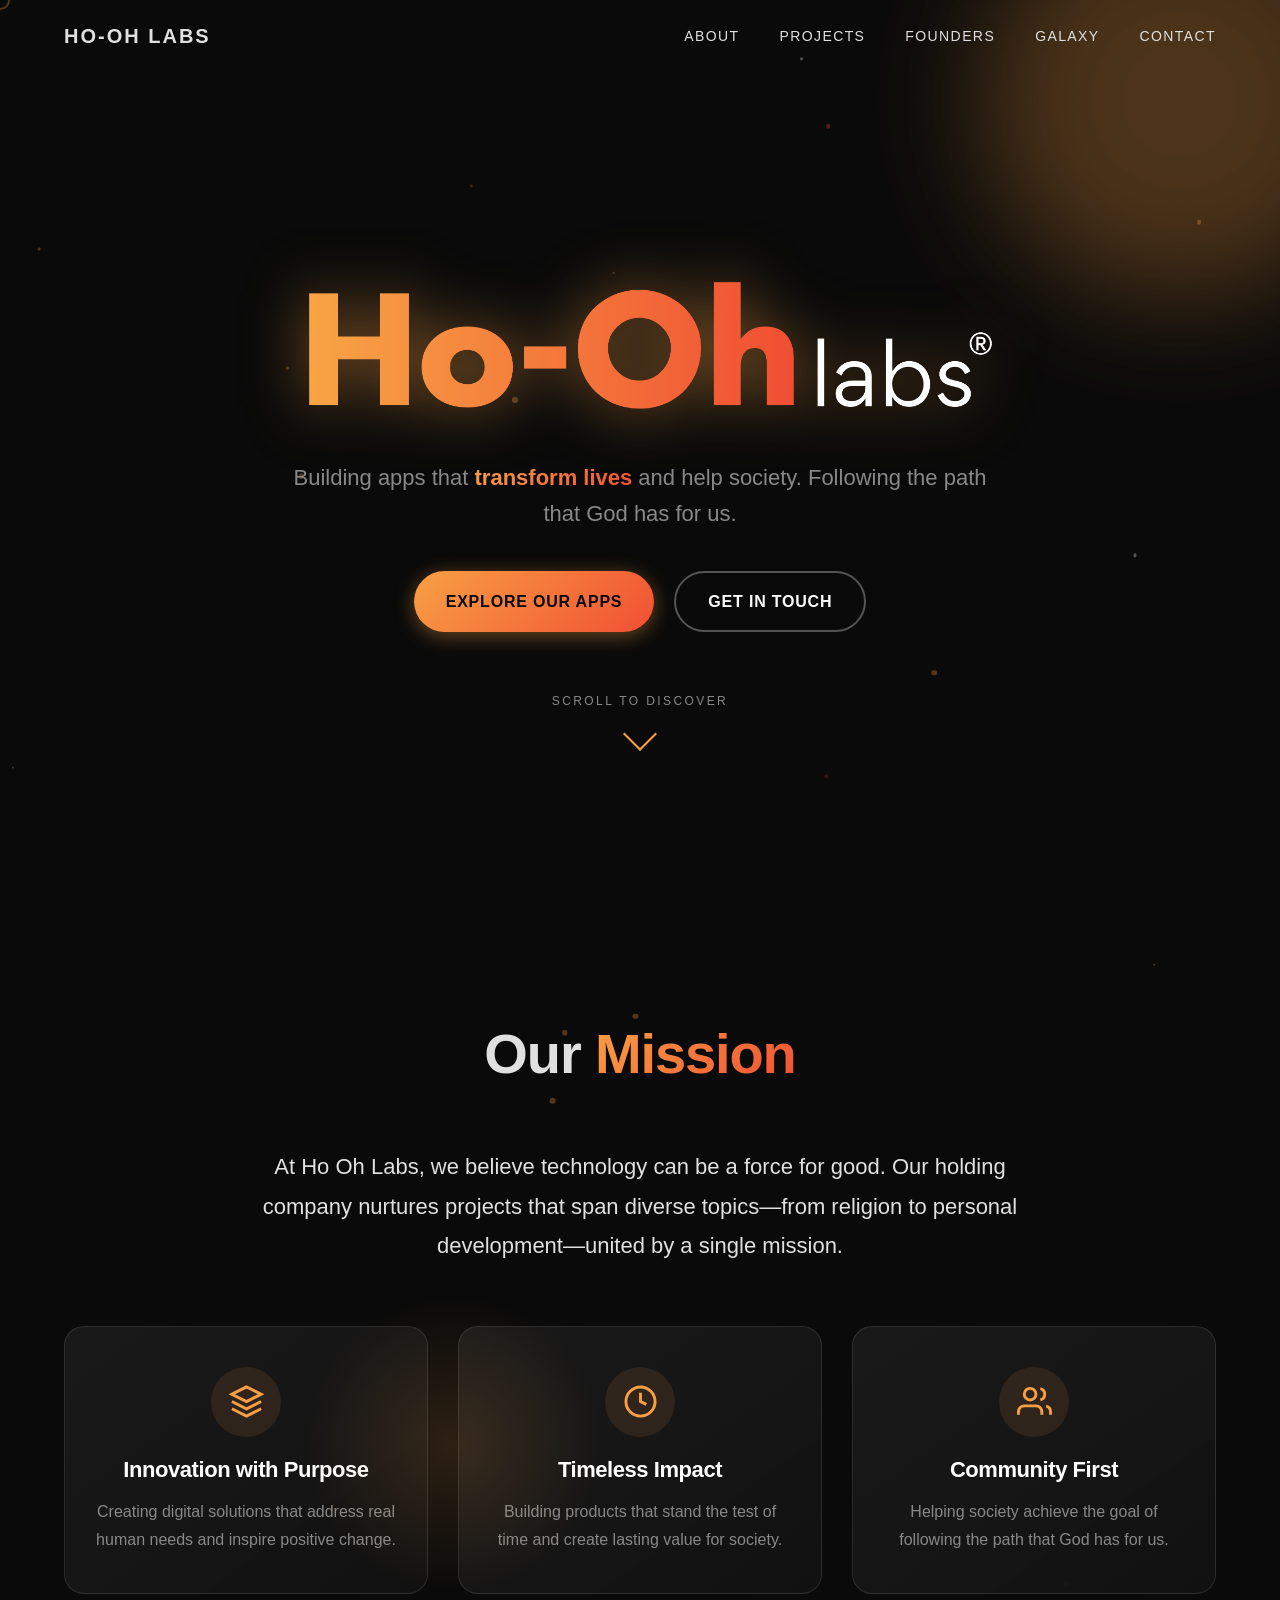
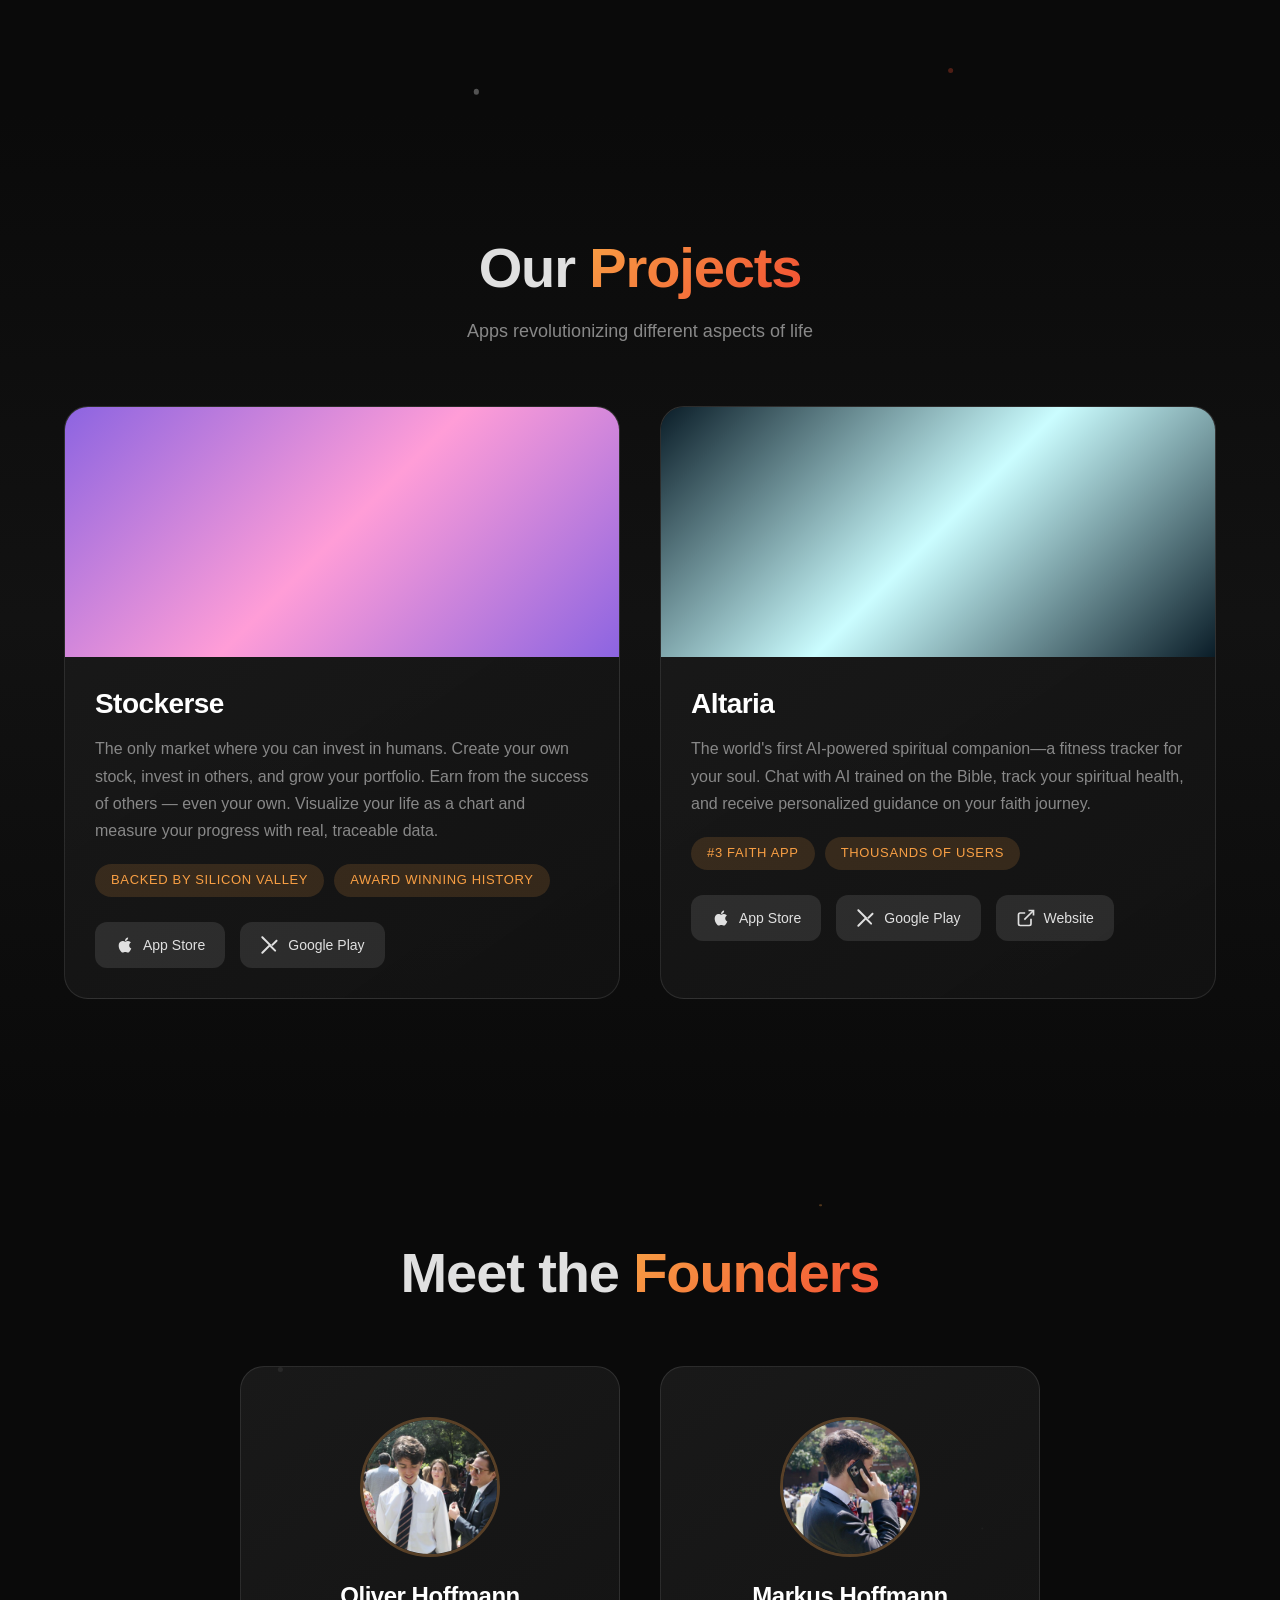
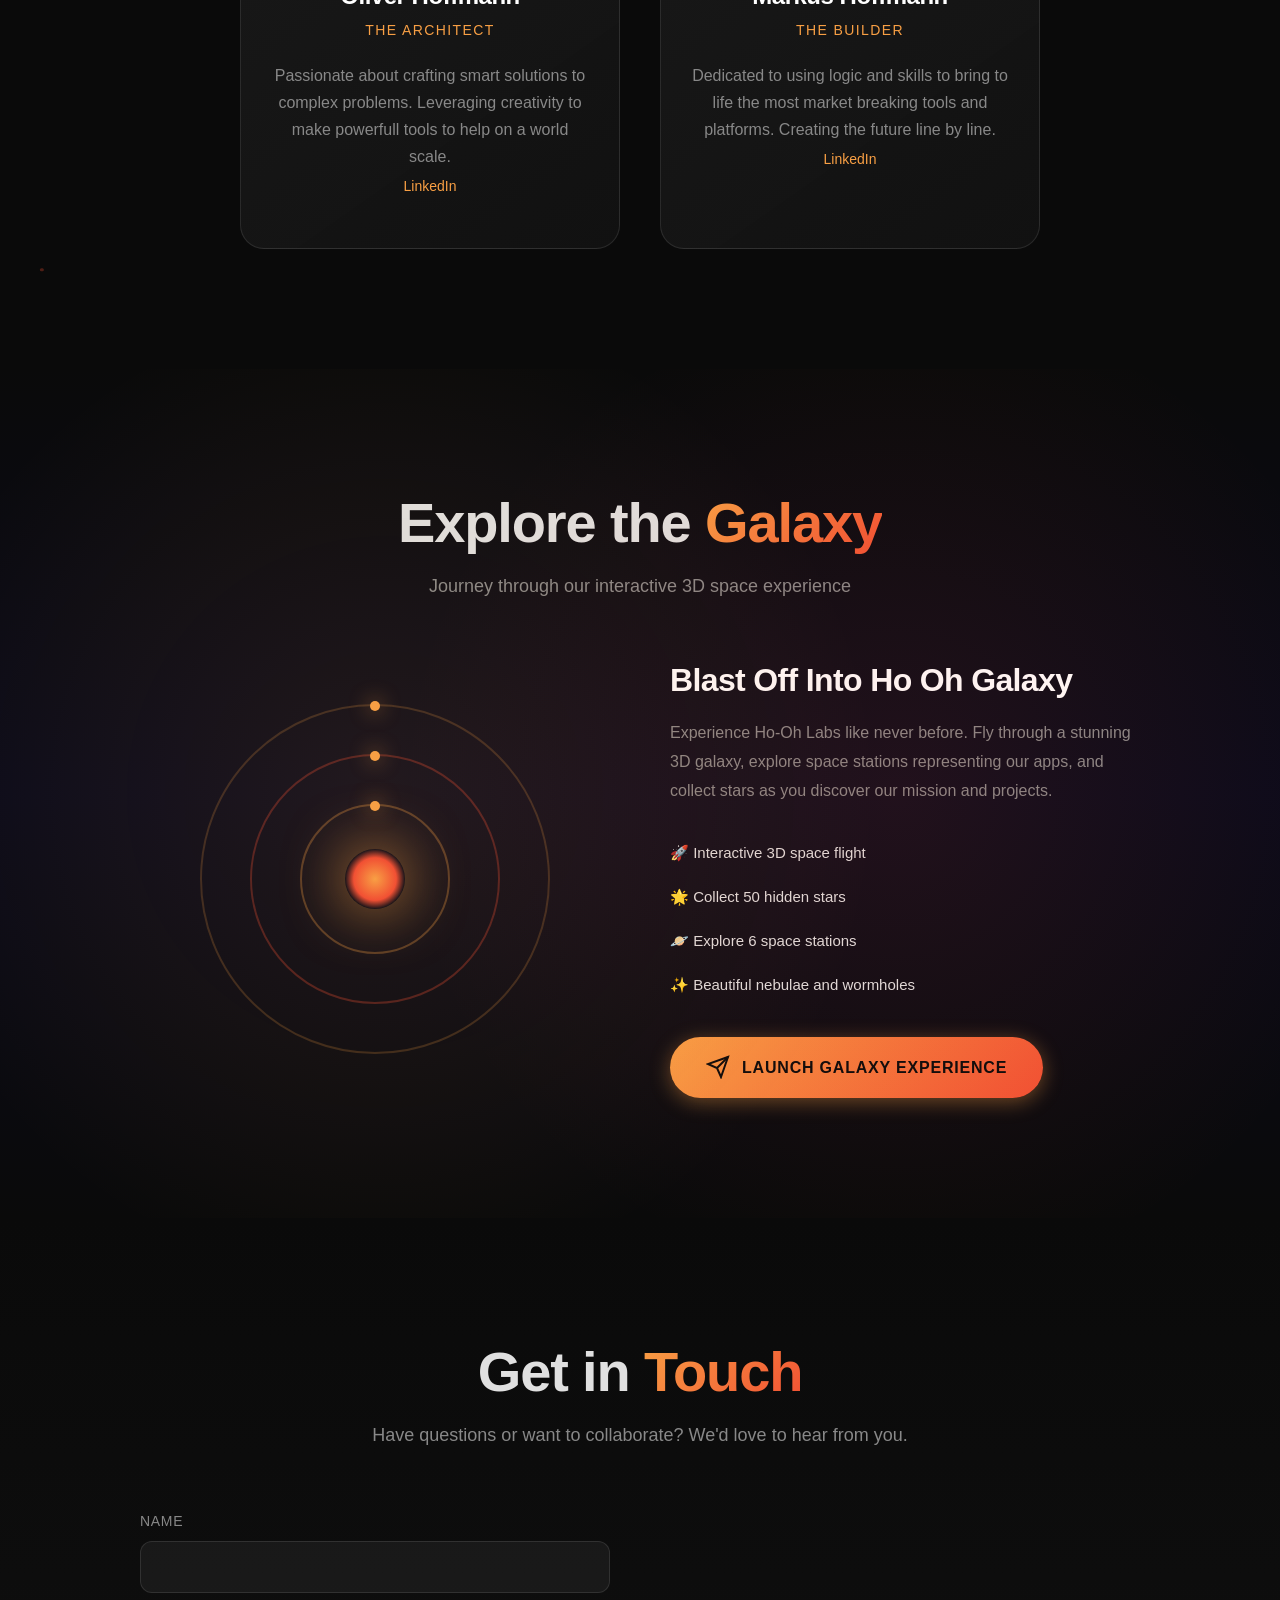
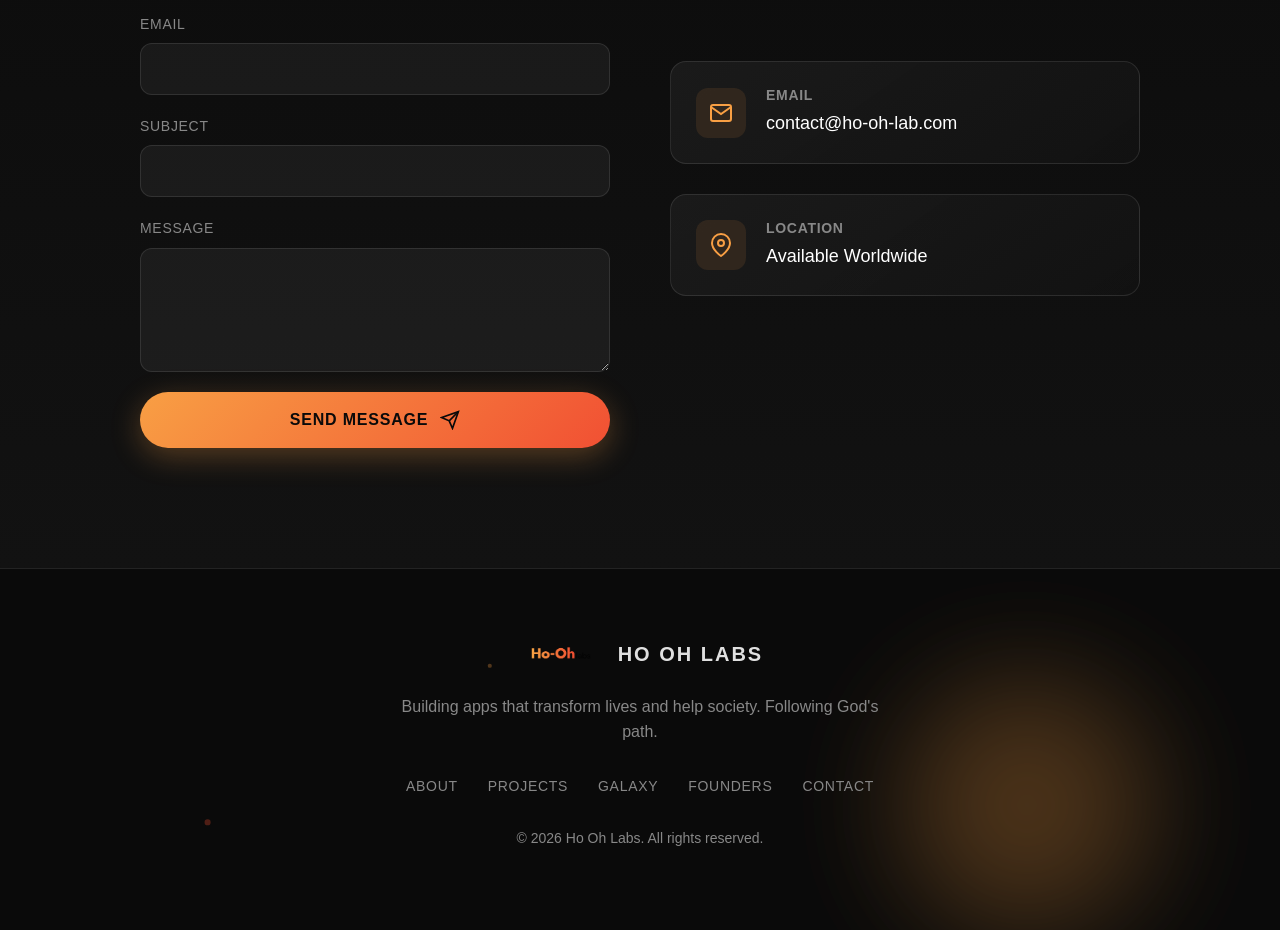
==== indexWeb.html @ 8c0e0391 "Add files via upload" ====
<!DOCTYPE html>
<html lang="en">
<head>
    <meta charset="UTF-8">
    <meta name="viewport" content="width=device-width, initial-scale=1.0">
    <title>Ho-Oh Labs - Building Apps That Transform Lives</title>
    <link rel="stylesheet" href="stylesWeb.css">
    <link rel="preconnect" href="https://fonts.googleapis.com">
    <link rel="preconnect" href="https://fonts.gstatic.com" crossorigin>
</head>
<body>
    <!-- Particle Background -->
    <div id="particles-container"></div>

    <!-- Floating Orbs -->
    <div class="floating-orb orb-1"></div>
    <div class="floating-orb orb-2"></div>
    <div class="floating-orb orb-3"></div>

    <!-- Scroll Progress Bar (auto-added by JS) -->

    <!-- Navigation -->
    <nav class="navbar">
        <div class="nav-container">
            <a href="#" class="logo">
                <span class="logo-text">HO-OH LABS</span>
            </a>
            <ul class="nav-links">
                <li><a href="#about">About</a></li>
                <li><a href="#projects">Projects</a></li>
                <li><a href="#founders">Founders</a></li>
                <li><a href="#galaxy">Galaxy</a></li>
                <li><a href="#contact">Contact</a></li>
            </ul>
            <button class="nav-toggle" aria-label="Toggle navigation">
                <span></span>
                <span></span>
                <span></span>
            </button>
        </div>
    </nav>

    <!-- Hero Section -->
    <section class="hero" id="home">
        <div class="hero-content">
            <div class="hero-logo-wrapper">
                <img src="logo-whiteWeb.png" alt="Ho Oh Labs" class="hero-logo">
            </div>
            <p class="hero-subtitle">
                Building apps that <span class="highlight">transform lives</span> and help society. Following the path that God has for us.
            </p>
            <div class="hero-cta">
                <a href="#projects" class="btn btn-primary">Explore Our Apps</a>
                <a href="#contact" class="btn btn-secondary">Get in Touch</a>
            </div>
            <div class="scroll-indicator">
                <span>Scroll to discover</span>
                <div class="scroll-arrow"></div>
            </div>
        </div>
        <div class="hero-gradient"></div>
    </section>

    <!-- About Section -->
    <section class="about" id="about">
        <div class="container">
            <div class="section-header">
                <h2 class="section-title">Our <span class="gradient-text">Mission</span></h2>
            </div>
            <div class="about-content">
                <div class="about-text">
                    <p class="about-lead">
                        At Ho Oh Labs, we believe technology can be a force for good. Our holding company nurtures projects that span diverse topics—from religion to personal development—united by a single mission.
                    </p>
                    <div class="mission-cards">
                        <div class="mission-card">
                            <div class="mission-icon">
                                <svg viewBox="0 0 24 24" fill="none" stroke="currentColor" stroke-width="2">
                                    <path d="M12 2L2 7l10 5 10-5-10-5zM2 17l10 5 10-5M2 12l10 5 10-5"/>
                                </svg>
                            </div>
                            <h3>Innovation with Purpose</h3>
                            <p>Creating digital solutions that address real human needs and inspire positive change.</p>
                        </div>
                        <div class="mission-card">
                            <div class="mission-icon">
                                <svg viewBox="0 0 24 24" fill="none" stroke="currentColor" stroke-width="2">
                                    <circle cx="12" cy="12" r="10"/>
                                    <path d="M12 6v6l4 2"/>
                                </svg>
                            </div>
                            <h3>Timeless Impact</h3>
                            <p>Building products that stand the test of time and create lasting value for society.</p>
                        </div>
                        <div class="mission-card">
                            <div class="mission-icon">
                                <svg viewBox="0 0 24 24" fill="none" stroke="currentColor" stroke-width="2">
                                    <path d="M17 21v-2a4 4 0 0 0-4-4H5a4 4 0 0 0-4 4v2"/>
                                    <circle cx="9" cy="7" r="4"/>
                                    <path d="M23 21v-2a4 4 0 0 0-3-3.87"/>
                                    <path d="M16 3.13a4 4 0 0 1 0 7.75"/>
                                </svg>
                            </div>
                            <h3>Community First</h3>
                            <p>Helping society achieve the goal of following the path that God has for us.</p>
                        </div>
                    </div>
                </div>
            </div>
        </div>
    </section>

    <!-- Projects Section -->
    <section class="projects" id="projects">
        <div class="container">
            <div class="section-header">
                <h2 class="section-title">Our <span class="gradient-text">Projects</span></h2>
                <p class="section-subtitle">Apps revolutionizing different aspects of life</p>
            </div>
            <div class="projects-grid">
                <!-- Stockerse Card -->
                <div class="project-card" data-aos="fade-up">
                    <div class="project-image stockerse-bg">
                        <div class="project-overlay">
                            <h3>Stockerse</h3>
                            <p>Trade on individuals</p>
                        </div>
                    </div>
                    <div class="project-content">
                        <h3>Stockerse</h3>
                        <p class="project-description">
                            The only market where you can invest in humans. Create your own stock, invest in others, and grow your portfolio. Earn from the success of others — even your own. Visualize your life as a chart and measure your progress with real, traceable data.

                        </p>
                        <div class="project-tags">
                            <span class="tag">Backed by Silicon Valley</span>
                            <span class="tag">Award winning history</span>
                        </div>
                        <div class="project-links">
                            <a href="https://apps.apple.com/app/stockerse/id6476563279" target="_blank" class="btn-link">
                                <svg viewBox="0 0 24 24" fill="currentColor">
                                    <path d="M17.05 20.28c-.98.95-2.05.8-3.08.35-1.09-.46-2.09-.48-3.24 0-1.44.62-2.2.44-3.06-.35C2.79 15.25 3.51 7.59 9.05 7.31c1.35.07 2.29.74 3.08.8 1.18-.24 2.31-.93 3.57-.84 1.51.12 2.65.72 3.4 1.8-3.12 1.87-2.38 5.98.48 7.13-.57 1.5-1.31 2.99-2.54 4.09l.01-.01zM12.03 7.25c-.15-2.23 1.66-4.07 3.74-4.25.29 2.58-2.34 4.5-3.74 4.25z"/>
                                </svg>
                                App Store
                            </a>
                            <a href="https://play.google.com/store/apps/details?id=com.jufintech.stockerse" target="_blank" class="btn-link">
                                <svg viewBox="0 0 24 24" fill="currentColor">
                                    <path d="M3.609 1.814L13.792 12 3.61 22.186c-.464.464-1.221.464-1.685 0-.465-.465-.465-1.221 0-1.685l8.483-8.484L1.925 3.499c-.464-.464-.464-1.22 0-1.685.464-.464 1.22-.464 1.684 0zm9.835 9.835l5.563-5.562c.464-.464 1.22-.464 1.684 0 .465.465.465 1.22 0 1.685l-5.562 5.562-1.685-1.685zm0 .707l5.562 5.562c.465.465.465 1.221 0 1.685-.464.464-1.22.464-1.684 0l-5.562-5.562 1.684-1.685z"/>
                                </svg>
                                Google Play
                            </a>
                        </div>
                    </div>
                </div>

                <!-- Altaria Card -->
                <div class="project-card" data-aos="fade-up">
                    <div class="project-image altaria-bg">
                        <div class="project-overlay">
                            <h3>Altaria</h3>
                            <p>AI-powered spiritual companion</p>
                        </div>
                    </div>
                    <div class="project-content">
                        <h3>Altaria</h3>
                        <p class="project-description">
                            The world's first AI-powered spiritual companion—a fitness tracker for your soul.
                            Chat with AI trained on the Bible, track your spiritual health, and receive
                            personalized guidance on your faith journey.
                        </p>
                        <div class="project-tags">
                            <span class="tag">#3 Faith App</span>
                            <span class="tag">Thousands of users</span>
                        </div>
                        <div class="project-links">
                            <a href="https://apps.apple.com/lv/app/altaria-ai-bible-soul-tracker/id6746137710" target="_blank" class="btn-link">
                                <svg viewBox="0 0 24 24" fill="currentColor">
                                    <path d="M17.05 20.28c-.98.95-2.05.8-3.08.35-1.09-.46-2.09-.48-3.24 0-1.44.62-2.2.44-3.06-.35C2.79 15.25 3.51 7.59 9.05 7.31c1.35.07 2.29.74 3.08.8 1.18-.24 2.31-.93 3.57-.84 1.51.12 2.65.72 3.4 1.8-3.12 1.87-2.38 5.98.48 7.13-.57 1.5-1.31 2.99-2.54 4.09l.01-.01zM12.03 7.25c-.15-2.23 1.66-4.07 3.74-4.25.29 2.58-2.34 4.5-3.74 4.25z"/>
                                </svg>
                                App Store
                            </a>
                            <a href="https://play.google.com/store/apps/details?id=com.mycompany.altaria" target="_blank" class="btn-link">
                                <svg viewBox="0 0 24 24" fill="currentColor">
                                    <path d="M3.609 1.814L13.792 12 3.61 22.186c-.464.464-1.221.464-1.685 0-.465-.465-.465-1.221 0-1.685l8.483-8.484L1.925 3.499c-.464-.464-.464-1.22 0-1.685.464-.464 1.22-.464 1.684 0zm9.835 9.835l5.563-5.562c.464-.464 1.22-.464 1.684 0 .465.465.465 1.22 0 1.685l-5.562 5.562-1.685-1.685zm0 .707l5.562 5.562c.465.465.465 1.221 0 1.685-.464.464-1.22.464-1.684 0l-5.562-5.562 1.684-1.685z"/>
                                </svg>
                                Google Play
                            </a>
                            <a href="https://www.altaria.app/" target="_blank" class="btn-link">
                                <svg viewBox="0 0 24 24" fill="none" stroke="currentColor" stroke-width="2">
                                    <path d="M18 13v6a2 2 0 0 1-2 2H5a2 2 0 0 1-2-2V8a2 2 0 0 1 2-2h6"/>
                                    <polyline points="15 3 21 3 21 9"/>
                                    <line x1="10" y1="14" x2="21" y2="3"/>
                                </svg>
                                Website
                            </a>
                        </div>
                    </div>
                </div>
            </div>
        </div>
    </section>

    <!-- Founders Section -->
    <section class="founders" id="founders">
        <div class="container">
            <div class="section-header">
                <h2 class="section-title">Meet the <span class="gradient-text">Founders</span></h2>
            </div>
            <div class="founders-grid">
                <div class="founder-card">
                    <div class="founder-photo">
                        <img src="oliverWeb.png" alt="Oliver Hoffmann" class="founder-img">
                    </div>
                    <h3>Oliver Hoffmann</h3>
                    <p class="founder-role">The Architect</p>
                    <p class="founder-bio">
                        Passionate about crafting smart solutions to complex problems. Leveraging creativity to make powerfull tools to help on a world scale.
                    </p>
                    <a href="https://www.linkedin.com/in/oliver-hoffmann-109867260" target="_blank" style="color: #f89f44; font-size: 14px; display: block; margin-top: 5px;">LinkedIn</a>
                </div>
                <div class="founder-card">
                    <div class="founder-photo">
                        <img src="markusWeb.png" alt="Markus Hoffmann" class="founder-img">
                    </div>
                    <h3>Markus Hoffmann</h3>
                    <p class="founder-role">The Builder</p>
                    <p class="founder-bio">
                        Dedicated to using logic and skills to bring to life the most market breaking tools and platforms. Creating the future line by line.
                    </p>
                    <a href="https://www.linkedin.com/in/markus-hoffmann-ba71a738a" target="_blank" style="color: #f89f44; font-size: 14px; display: block; margin-top: 5px;">LinkedIn</a>
                </div>
            </div>
        </div>
    </section>

    <!-- Galaxy Section -->
    <section class="galaxy" id="galaxy">
        <div class="container">
            <div class="section-header">
                <h2 class="section-title">Explore the <span class="gradient-text">Galaxy</span></h2>
                <p class="section-subtitle">Journey through our interactive 3D space experience</p>
            </div>
            <div class="galaxy-content">
                <div class="galaxy-preview">
                    <div class="galaxy-visual">
                        <div class="galaxy-animation">
                            <div class="galaxy-center"></div>
                            <div class="galaxy-ring ring-1"></div>
                            <div class="galaxy-ring ring-2"></div>
                            <div class="galaxy-ring ring-3"></div>
                        </div>
                    </div>
                </div>
                <div class="galaxy-text">
                    <h3>Blast Off Into Ho Oh Galaxy</h3>
                    <p>
                        Experience Ho-Oh Labs like never before. Fly through a stunning 3D galaxy,
                        explore space stations representing our apps, and collect stars as you discover
                        our mission and projects.
                    </p>
                    <ul class="galaxy-features">
                        <li>🚀 Interactive 3D space flight</li>
                        <li>🌟 Collect 50 hidden stars</li>
                        <li>🪐 Explore 6 space stations</li>
                        <li>✨ Beautiful nebulae and wormholes</li>
                    </ul>
                    <a href="index.html" target="_blank" class="btn btn-primary galaxy-btn">
                        <svg viewBox="0 0 24 24" fill="none" stroke="currentColor" stroke-width="2">
                            <path d="M22 2L11 13"/>
                            <path d="M22 2L15 22L11 13L2 9L22 2Z"/>
                        </svg>
                        Launch Galaxy Experience
                    </a>
                </div>
            </div>
        </div>
    </section>

    <!-- Contact Section -->
    <section class="contact" id="contact">
        <div class="container">
            <div class="section-header">
                <h2 class="section-title">Get in <span class="gradient-text">Touch</span></h2>
                <p class="section-subtitle">Have questions or want to collaborate? We'd love to hear from you.</p>
            </div>
            <div class="contact-content">
                <form class="contact-form" id="contact-form">
                    <div class="form-group">
                        <label for="name">Name</label>
                        <input type="text" id="name" name="name" required>
                    </div>
                    <div class="form-group">
                        <label for="email">Email</label>
                        <input type="email" id="email" name="email" required>
                    </div>
                    <div class="form-group">
                        <label for="subject">Subject</label>
                        <input type="text" id="subject" name="subject" required>
                    </div>
                    <div class="form-group">
                        <label for="message">Message</label>
                        <textarea id="message" name="message" rows="5" required></textarea>
                    </div>
                    <button type="submit" class="btn btn-primary btn-full">
                        <span>Send Message</span>
                        <svg viewBox="0 0 24 24" fill="none" stroke="currentColor" stroke-width="2">
                            <line x1="22" y1="2" x2="11" y2="13"/>
                            <polygon points="22 2 15 22 11 13 2 9 22 2"/>
                        </svg>
                    </button>
                </form>
                <div class="contact-info">
                    <div class="contact-item">
                        <div class="contact-icon">
                            <svg viewBox="0 0 24 24" fill="none" stroke="currentColor" stroke-width="2">
                                <path d="M4 4h16c1.1 0 2 .9 2 2v12c0 1.1-.9 2-2 2H4c-1.1 0-2-.9-2-2V6c0-1.1.9-2 2-2z"/>
                                <polyline points="22,6 12,13 2,6"/>
                            </svg>
                        </div>
                        <div>
                            <h4>Email</h4>
                            <a href="mailto:contact@ho-oh-lab.com">contact@ho-oh-lab.com</a>
                        </div>
                    </div>
                    <div class="contact-item">
                        <div class="contact-icon">
                            <svg viewBox="0 0 24 24" fill="none" stroke="currentColor" stroke-width="2">
                                <path d="M21 10c0 7-9 13-9 13s-9-6-9-13a9 9 0 0 1 18 0z"/>
                                <circle cx="12" cy="10" r="3"/>
                            </svg>
                        </div>
                        <div>
                            <h4>Location</h4>
                            <p>Available Worldwide</p>
                        </div>
                    </div>
                </div>
            </div>
        </div>
    </section>

    <!-- Footer -->
    <footer class="footer">
        <div class="container">
            <div class="footer-content">
                <div class="footer-logo">
                    <img src="logoWeb.png" alt="Ho Oh Labs" class="footer-logo-img">
                    <span>HO OH LABS</span>
                </div>
                <p class="footer-tagline">Building apps that transform lives and help society. Following God's path.</p>
                <div class="footer-links">
                    <a href="#about">About</a>
                    <a href="#projects">Projects</a>
                    <a href="#galaxy">Galaxy</a>
                    <a href="#founders">Founders</a>
                    <a href="#contact">Contact</a>
                </div>
                <p class="footer-copyright">&copy; 2026 Ho Oh Labs. All rights reserved.</p>
            </div>
        </div>
    </footer>

    <script src="mainWeb.js"></script>
</body>
</html>
---- stylesWeb.css ----
/* ============================================
   HO OH LABS - Main Stylesheet
   Colors: #f89f44 (orange), #f15033 (red), black
   Font: Futura
   ============================================ */

/* CSS Variables */
:root {
    --color-primary: #f89f44;
    --color-secondary: #f15033;
    --color-black: #0a0a0a;
    --color-dark: #121212;
    --color-gray: #1a1a1a;
    --color-light: #ffffff;
    --color-text: #e0e0e0;
    --color-text-muted: #888888;

    --gradient-primary: linear-gradient(135deg, #f89f44 0%, #f15033 100%);
    --gradient-hero: linear-gradient(180deg, rgba(248, 159, 68, 0.15) 0%, rgba(10, 10, 10, 1) 100%);
    --gradient-card: linear-gradient(145deg, rgba(30, 30, 30, 0.8) 0%, rgba(18, 18, 18, 0.95) 100%);

    --font-primary: 'Futura', 'Futura PT', 'Segoe UI', sans-serif;

    --transition-fast: 0.2s ease;
    --transition-medium: 0.3s ease;
    --transition-slow: 0.5s ease;

    --shadow-glow: 0 0 40px rgba(248, 159, 68, 0.3);
    --shadow-glow-red: 0 0 40px rgba(241, 80, 51, 0.3);
}

/* Reset & Base */
*, *::before, *::after {
    margin: 0;
    padding: 0;
    box-sizing: border-box;
}

html {
    scroll-behavior: smooth;
}

body {
    font-family: var(--font-primary);
    background-color: var(--color-black);
    color: var(--color-text);
    line-height: 1.6;
    overflow-x: hidden;
}

/* Smooth scroll for Safari */
@supports (-webkit-touch-callout: none) {
    html {
        scroll-behavior: auto;
    }
}

/* Typography */
h1, h2, h3, h4, h5, h6 {
    font-weight: 700;
    line-height: 1.2;
    letter-spacing: -0.02em;
}

a {
    color: inherit;
    text-decoration: none;
    transition: color var(--transition-fast);
}

img {
    max-width: 100%;
    height: auto;
    display: block;
}

/* Container */
.container {
    max-width: 1200px;
    margin: 0 auto;
    padding: 0 24px;
}

/* Gradient Text */
.gradient-text {
    background: var(--gradient-primary);
    -webkit-background-clip: text;
    -webkit-text-fill-color: transparent;
    background-clip: text;
}

/* Buttons */
.btn {
    display: inline-flex;
    align-items: center;
    justify-content: center;
    gap: 12px;
    padding: 16px 32px;
    font-family: var(--font-primary);
    font-size: 16px;
    font-weight: 600;
    border: none;
    border-radius: 50px;
    cursor: pointer;
    transition: all var(--transition-medium);
    text-transform: uppercase;
    letter-spacing: 0.05em;
}

.btn-primary {
    background: var(--gradient-primary);
    color: var(--color-black);
    box-shadow: 0 4px 20px rgba(248, 159, 68, 0.4);
}

.btn-primary:hover {
    transform: translateY(-3px);
    box-shadow: 0 8px 30px rgba(248, 159, 68, 0.6);
}

.btn-secondary {
    background: transparent;
    color: var(--color-light);
    border: 2px solid rgba(255, 255, 255, 0.3);
}

.btn-secondary:hover {
    border-color: var(--color-primary);
    color: var(--color-primary);
}

.btn-full {
    width: 100%;
}

/* Enhanced Submit Button */
.contact-form .btn-primary {
    position: relative;
    overflow: hidden;
    padding: 18px 40px;
    font-size: 16px;
    background: linear-gradient(135deg, #f89f44 0%, #f15033 100%);
    box-shadow: 0 8px 30px rgba(248, 159, 68, 0.3);
}

.contact-form .btn-primary::before {
    content: '';
    position: absolute;
    top: 0;
    left: -100%;
    width: 100%;
    height: 100%;
    background: linear-gradient(90deg, transparent, rgba(255,255,255,0.3), transparent);
    transition: left 0.5s ease;
}

.contact-form .btn-primary:hover::before {
    left: 100%;
}

.contact-form .btn-primary:hover {
    transform: translateY(-3px);
    box-shadow: 0 12px 40px rgba(248, 159, 68, 0.5);
}

.contact-form .btn-primary:active {
    transform: translateY(-1px);
}

.contact-form .btn-primary svg {
    width: 20px;
    height: 20px;
    transition: transform var(--transition-fast);
}

.contact-form .btn-primary:hover svg {
    transform: translateX(5px) translateY(-3px);
}

/* ============================================
   PARTICLES BACKGROUND
   ============================================ */
#particles-container {
    position: fixed;
    top: 0;
    left: 0;
    width: 100%;
    height: 100%;
    z-index: -1;
    pointer-events: none;
}

.particle {
    position: absolute;
    width: 4px;
    height: 4px;
    background: var(--color-primary);
    border-radius: 50%;
    opacity: 0.3;
    animation: float 15s infinite ease-in-out;
}

@keyframes float {
    0%, 100% {
        transform: translateY(0) translateX(0);
        opacity: 0.3;
    }
    25% {
        transform: translateY(-100px) translateX(50px);
        opacity: 0.6;
    }
    50% {
        transform: translateY(-50px) translateX(-30px);
        opacity: 0.4;
    }
    75% {
        transform: translateY(-150px) translateX(20px);
        opacity: 0.5;
    }
}

/* ============================================
   NAVIGATION
   ============================================ */
.navbar {
    position: fixed;
    top: 0;
    left: 0;
    right: 0;
    z-index: 2000;
    padding: 20px 0;
    transition: all var(--transition-medium);
}

.navbar.scrolled {
    background: rgba(10, 10, 10, 0.95);
    backdrop-filter: blur(20px);
    -webkit-backdrop-filter: blur(20px);
    padding: 15px 0;
    box-shadow: 0 4px 30px rgba(0, 0, 0, 0.5);
}

.nav-container {
    max-width: 1200px;
    margin: 0 auto;
    padding: 0 24px;
    display: flex;
    justify-content: space-between;
    align-items: center;
}

.logo {
    display: flex;
    align-items: center;
    gap: 12px;
    font-weight: 700;
    font-size: 20px;
    letter-spacing: 0.1em;
}

.logo-img {
    height: 40px;
    width: auto;
    transition: transform var(--transition-medium);
}

.logo:hover .logo-img {
    transform: rotate(10deg) scale(1.05);
}

.nav-links {
    display: flex;
    gap: 40px;
    list-style: none;
}

.nav-links a {
    font-size: 14px;
    font-weight: 500;
    text-transform: uppercase;
    letter-spacing: 0.1em;
    position: relative;
    padding: 5px 0;
}

.nav-links a::after {
    content: '';
    position: absolute;
    bottom: 0;
    left: 0;
    width: 0;
    height: 2px;
    background: var(--gradient-primary);
    transition: width var(--transition-medium);
}

.nav-links a:hover::after {
    width: 100%;
}

.nav-toggle {
    display: none;
    flex-direction: column;
    gap: 5px;
    background: none;
    border: none;
    cursor: pointer;
    padding: 5px;
}

.nav-toggle span {
    width: 25px;
    height: 2px;
    background: var(--color-light);
    transition: all var(--transition-medium);
}

/* Mobile Navigation */
@media (max-width: 768px) {
    .nav-links {
        position: fixed;
        top: 0;
        right: -100%;
        width: 100%;
        height: 100vh;
        background: var(--color-black);
        flex-direction: column;
        justify-content: center;
        align-items: center;
        gap: 40px;
        transition: right var(--transition-medium);
    }

    .nav-links.active {
        right: 0;
    }

    .nav-toggle {
        display: flex;
        z-index: 1001;
    }

    .nav-toggle.active span:nth-child(1) {
        transform: rotate(45deg) translate(5px, 5px);
    }

    .nav-toggle.active span:nth-child(2) {
        opacity: 0;
    }

    .nav-toggle.active span:nth-child(3) {
        transform: rotate(-45deg) translate(7px, -6px);
    }
}

/* ============================================
   HERO SECTION
   ============================================ */
.hero {
    min-height: 100vh;
    display: flex;
    align-items: center;
    justify-content: center;
    position: relative;
    overflow: hidden;
    padding: 120px 24px 60px;
}

.hero-content {
    text-align: center;
    z-index: 1;
}

.hero-logo-wrapper {
    margin-bottom: 30px;
    animation: heroLogoFloat 3s infinite ease-in-out;
}

@keyframes heroLogoFloat {
    0%, 100% {
        transform: translateY(0);
    }
    50% {
        transform: translateY(-20px);
    }
}

.hero-logo {
    height: 216px;
    width: 804px;
    filter: drop-shadow(0 0 30px rgba(248, 159, 68, 0.5));
}

.hero-title {
    font-size: clamp(48px, 10vw, 120px);
    margin-bottom: 20px;
    text-transform: uppercase;
    letter-spacing: 0.2em;
}

.hero-subtitle {
    font-size: clamp(16px, 2vw, 22px);
    max-width: 700px;
    margin: 0 auto 40px;
    color: var(--color-text-muted);
}

.hero-subtitle .highlight {
    background: var(--gradient-primary);
    -webkit-background-clip: text;
    -webkit-text-fill-color: transparent;
    background-clip: text;
    font-weight: 600;
}

.hero-cta {
    display: flex;
    gap: 20px;
    justify-content: center;
    flex-wrap: wrap;
    margin-bottom: 60px;
}

.scroll-indicator {
    display: flex;
    flex-direction: column;
    align-items: center;
    gap: 10px;
    animation: bounce 2s infinite;
}

.scroll-indicator span {
    font-size: 12px;
    text-transform: uppercase;
    letter-spacing: 0.2em;
    color: var(--color-text-muted);
}

.scroll-arrow {
    width: 24px;
    height: 24px;
    border-right: 2px solid var(--color-primary);
    border-bottom: 2px solid var(--color-primary);
    transform: rotate(45deg);
}

@keyframes bounce {
    0%, 20%, 50%, 80%, 100% {
        transform: translateY(0);
    }
    40% {
        transform: translateY(10px);
    }
    60% {
        transform: translateY(5px);
    }
}

.hero-gradient {
    position: absolute;
    bottom: 0;
    left: 0;
    right: 0;
    height: 200px;
    background: linear-gradient(0deg, var(--color-black) 0%, transparent 100%);
    pointer-events: none;
}

/* ============================================
   ABOUT SECTION
   ============================================ */
.about {
    padding: 120px 0;
    position: relative;
}

.section-header {
    text-align: center;
    margin-bottom: 60px;
}

.section-title {
    font-size: clamp(36px, 5vw, 56px);
    margin-bottom: 16px;
}

.section-subtitle {
    font-size: 18px;
    color: var(--color-text-muted);
}

.about-lead {
    font-size: clamp(18px, 2vw, 22px);
    line-height: 1.8;
    max-width: 800px;
    margin: 0 auto 60px;
    text-align: center;
}

.mission-cards {
    display: grid;
    grid-template-columns: repeat(auto-fit, minmax(280px, 1fr));
    gap: 30px;
}

.mission-card {
    background: var(--gradient-card);
    border: 1px solid rgba(255, 255, 255, 0.1);
    border-radius: 20px;
    padding: 40px 30px;
    text-align: center;
    transition: all var(--transition-medium);
    position: relative;
    overflow: hidden;
}

.mission-card::before {
    content: '';
    position: absolute;
    top: 0;
    left: 0;
    right: 0;
    height: 3px;
    background: var(--gradient-primary);
    transform: scaleX(0);
    transition: transform var(--transition-medium);
}

.mission-card:hover {
    transform: translateY(-10px);
    border-color: rgba(248, 159, 68, 0.3);
    box-shadow: var(--shadow-glow);
}

.mission-card:hover::before {
    transform: scaleX(1);
}

.mission-icon {
    width: 70px;
    height: 70px;
    margin: 0 auto 20px;
    display: flex;
    align-items: center;
    justify-content: center;
    background: rgba(248, 159, 68, 0.1);
    border-radius: 50%;
}

.mission-icon svg {
    width: 35px;
    height: 35px;
    color: var(--color-primary);
}

.mission-card h3 {
    font-size: 22px;
    margin-bottom: 15px;
    color: var(--color-light);
}

.mission-card p {
    color: var(--color-text-muted);
    line-height: 1.7;
}

/* ============================================
   PROJECTS SECTION
   ============================================ */
.projects {
    padding: 120px 0;
    background: linear-gradient(180deg, var(--color-black) 0%, var(--color-dark) 50%, var(--color-black) 100%);
}

.projects-grid {
    display: grid;
    grid-template-columns: repeat(auto-fit, minmax(350px, 1fr));
    gap: 40px;
}

.project-card {
    background: var(--gradient-card);
    border: 1px solid rgba(255, 255, 255, 0.1);
    border-radius: 24px;
    overflow: hidden;
    transition: all var(--transition-medium);
    opacity: 0;
    transform: translateY(50px);
}

.project-card.visible {
    opacity: 1;
    transform: translateY(0);
}

.project-card:hover {
    transform: translateY(-10px) scale(1.02);
    border-color: rgba(248, 159, 68, 0.3);
    box-shadow: 0 20px 60px rgba(248, 159, 68, 0.2);
}

.project-image {
    height: 250px;
    position: relative;
    overflow: hidden;
}

.stockerse-bg {
    background: linear-gradient(135deg, #8c64e1 0%, #ff9dd7 50%, #8c64e1 100%);
}

.altaria-bg {
    background: linear-gradient(135deg, #0a1d28 0%, #cbfdff 50%, #0a1d28 100%);
}

.project-overlay {
    position: absolute;
    inset: 0;
    background: rgba(0, 0, 0, 0.6);
    display: flex;
    flex-direction: column;
    align-items: center;
    justify-content: center;
    gap: 10px;
    opacity: 0;
    transition: opacity var(--transition-medium);
}

.project-card:hover .project-overlay {
    opacity: 1;
}

.project-overlay h3 {
    font-size: 32px;
    color: var(--color-light);
}

.project-overlay p {
    color: var(--color-text-muted);
}

.project-content {
    padding: 30px;
}

.project-content h3 {
    font-size: 28px;
    margin-bottom: 15px;
    color: var(--color-light);
}

.project-description {
    color: var(--color-text-muted);
    line-height: 1.7;
    margin-bottom: 20px;
}

.project-tags {
    display: flex;
    gap: 10px;
    flex-wrap: wrap;
    margin-bottom: 25px;
}

.tag {
    padding: 6px 16px;
    background: rgba(248, 159, 68, 0.15);
    color: var(--color-primary);
    border-radius: 20px;
    font-size: 13px;
    font-weight: 500;
    text-transform: uppercase;
    letter-spacing: 0.05em;
}

.project-links {
    display: flex;
    gap: 15px;
    flex-wrap: wrap;
}

.btn-link {
    display: inline-flex;
    align-items: center;
    gap: 8px;
    padding: 12px 20px;
    background: rgba(255, 255, 255, 0.1);
    border-radius: 12px;
    font-size: 14px;
    font-weight: 500;
    transition: all var(--transition-fast);
}

.btn-link svg {
    width: 20px;
    height: 20px;
}

.btn-link:hover {
    background: var(--color-primary);
    color: var(--color-black);
    transform: translateY(-2px);
}

/* ============================================
   FOUNDERS SECTION
   ============================================ */
.founders {
    padding: 120px 0;
}

.founders-grid {
    display: grid;
    grid-template-columns: repeat(auto-fit, minmax(300px, 1fr));
    gap: 40px;
    max-width: 800px;
    margin: 0 auto;
}

.founder-card {
    background: var(--gradient-card);
    border: 1px solid rgba(255, 255, 255, 0.1);
    border-radius: 24px;
    padding: 50px 30px;
    text-align: center;
    transition: all var(--transition-medium);
}

.founder-card:hover {
    transform: translateY(-10px);
    border-color: rgba(248, 159, 68, 0.3);
    box-shadow: var(--shadow-glow);
}

.founder-photo {
    width: 140px;
    height: 140px;
    margin: 0 auto 25px;
    position: relative;
}

.founder-img {
    width: 100%;
    height: 100%;
    object-fit: cover;
    border-radius: 50%;
    border: 3px solid rgba(248, 159, 68, 0.3);
    transition: all var(--transition-medium);
    filter: grayscale(10%);
}

.founder-card:hover .founder-img {
    border-color: var(--color-primary);
    filter: grayscale(0%);
    transform: scale(1.05);
    box-shadow: 0 0 30px rgba(248, 159, 68, 0.4);
}

.founder-card h3 {
    font-size: 24px;
    margin-bottom: 8px;
    color: var(--color-light);
}

.founder-role {
    color: var(--color-primary);
    font-size: 14px;
    font-weight: 500;
    text-transform: uppercase;
    letter-spacing: 0.1em;
    margin-bottom: 20px;
}

.founder-bio {
    color: var(--color-text-muted);
    line-height: 1.7;
}

/* ============================================
   GALAXY SECTION
   ============================================ */
.galaxy {
    padding: 120px 0;
    background: linear-gradient(180deg, var(--color-black) 0%, #0a0a1a 50%, var(--color-black) 100%);
    position: relative;
    overflow: hidden;
}

.galaxy-content {
    display: grid;
    grid-template-columns: 1fr 1fr;
    gap: 60px;
    align-items: center;
    max-width: 1000px;
    margin: 0 auto;
}

.galaxy-preview {
    display: flex;
    justify-content: center;
    align-items: center;
}

.galaxy-visual {
    width: 400px;
    height: 400px;
    position: relative;
    display: flex;
    justify-content: center;
    align-items: center;
}

.galaxy-animation {
    position: relative;
    width: 100%;
    height: 100%;
}

.galaxy-center {
    position: absolute;
    top: 50%;
    left: 50%;
    transform: translate(-50%, -50%);
    width: 60px;
    height: 60px;
    background: radial-gradient(circle, #f89f44 0%, #f15033 50%, transparent 70%);
    border-radius: 50%;
    box-shadow: 0 0 60px rgba(248, 159, 68, 0.8);
    animation: galaxyPulse 3s infinite ease-in-out;
}

@keyframes galaxyPulse {
    0%, 100% {
        transform: translate(-50%, -50%) scale(1);
        opacity: 1;
    }
    50% {
        transform: translate(-50%, -50%) scale(1.2);
        opacity: 0.8;
    }
}

.galaxy-ring {
    position: absolute;
    top: 50%;
    left: 50%;
    transform: translate(-50%, -50%);
    border: 2px solid transparent;
    border-radius: 50%;
    animation: galaxyRotate 20s linear infinite;
}

.galaxy-ring::before {
    content: '';
    position: absolute;
    width: 10px;
    height: 10px;
    background: #f89f44;
    border-radius: 50%;
    box-shadow: 0 0 20px rgba(248, 159, 68, 0.8);
    top: -5px;
    left: 50%;
    transform: translateX(-50%);
}

.ring-1 {
    width: 150px;
    height: 150px;
    border-color: rgba(248, 159, 68, 0.3);
    animation-duration: 15s;
}

.ring-2 {
    width: 250px;
    height: 250px;
    border-color: rgba(241, 80, 51, 0.3);
    animation-duration: 20s;
    animation-direction: reverse;
}

.ring-3 {
    width: 350px;
    height: 350px;
    border-color: rgba(248, 159, 68, 0.2);
    animation-duration: 25s;
}

@keyframes galaxyRotate {
    from {
        transform: translate(-50%, -50%) rotate(0deg);
    }
    to {
        transform: translate(-50%, -50%) rotate(360deg);
    }
}

.galaxy-text h3 {
    font-size: 32px;
    margin-bottom: 20px;
    color: var(--color-light);
}

.galaxy-text p {
    color: var(--color-text-muted);
    line-height: 1.8;
    margin-bottom: 25px;
    font-size: 16px;
}

.galaxy-features {
    list-style: none;
    margin-bottom: 30px;
}

.galaxy-features li {
    padding: 10px 0;
    color: var(--color-text);
    font-size: 15px;
}

.galaxy-btn {
    display: inline-flex;
    align-items: center;
    gap: 12px;
    padding: 18px 36px;
    font-size: 16px;
    transition: all var(--transition-medium);
}

.galaxy-btn svg {
    width: 24px;
    height: 24px;
    transition: transform var(--transition-fast);
}

.galaxy-btn:hover svg {
    transform: translateX(5px) translateY(-3px);
}

.galaxy {
    position: relative;
}

.galaxy::before {
    content: '';
    position: absolute;
    top: 0;
    left: 0;
    right: 0;
    bottom: 0;
    background: radial-gradient(circle at 30% 50%, rgba(248, 159, 68, 0.1) 0%, transparent 50%),
                radial-gradient(circle at 70% 50%, rgba(241, 80, 51, 0.1) 0%, transparent 50%);
    pointer-events: none;
}

/* Contact Section */
.contact {
    padding: 120px 0;
    background: linear-gradient(180deg, var(--color-black) 0%, var(--color-dark) 100%);
}

.contact-content {
    display: grid;
    grid-template-columns: 1fr 1fr;
    gap: 60px;
    max-width: 1000px;
    margin: 0 auto;
}

.contact-form {
    display: flex;
    flex-direction: column;
    gap: 20px;
}

.form-group {
    display: flex;
    flex-direction: column;
    gap: 8px;
}

.form-group label {
    font-size: 14px;
    font-weight: 500;
    color: var(--color-text-muted);
    text-transform: uppercase;
    letter-spacing: 0.05em;
}

.form-group input,
.form-group textarea {
    padding: 16px 20px;
    background: rgba(255, 255, 255, 0.05);
    border: 1px solid rgba(255, 255, 255, 0.1);
    border-radius: 12px;
    color: var(--color-light);
    font-family: var(--font-primary);
    font-size: 16px;
    transition: all var(--transition-fast);
}

.form-group input:focus,
.form-group textarea:focus {
    outline: none;
    border-color: var(--color-primary);
    box-shadow: 0 0 20px rgba(248, 159, 68, 0.2);
}

.form-group textarea {
    resize: vertical;
    min-height: 120px;
}

.contact-info {
    display: flex;
    flex-direction: column;
    gap: 30px;
    justify-content: center;
}

.contact-item {
    display: flex;
    align-items: center;
    gap: 20px;
    padding: 25px;
    background: var(--gradient-card);
    border: 1px solid rgba(255, 255, 255, 0.1);
    border-radius: 16px;
}

.contact-icon {
    width: 50px;
    height: 50px;
    display: flex;
    align-items: center;
    justify-content: center;
    background: rgba(248, 159, 68, 0.1);
    border-radius: 12px;
    flex-shrink: 0;
}

.contact-icon svg {
    width: 24px;
    height: 24px;
    color: var(--color-primary);
}

.contact-item h4 {
    font-size: 14px;
    color: var(--color-text-muted);
    text-transform: uppercase;
    letter-spacing: 0.05em;
    margin-bottom: 5px;
}

.contact-item a,
.contact-item p {
    font-size: 18px;
    color: var(--color-light);
}

.contact-item a:hover {
    color: var(--color-primary);
}

/* ============================================
   FOOTER
   ============================================ */
.footer {
    padding: 60px 0 30px;
    border-top: 1px solid rgba(255, 255, 255, 0.1);
}

.footer-content {
    text-align: center;
}

.footer-logo {
    display: flex;
    align-items: center;
    justify-content: center;
    gap: 12px;
    margin-bottom: 15px;
}

.footer-logo-img {
    height: 50px;
    width: auto;
}

.footer-logo span {
    font-size: 20px;
    font-weight: 700;
    letter-spacing: 0.1em;
}

.footer-tagline {
    color: var(--color-text-muted);
    max-width: 500px;
    margin: 0 auto 30px;
}

.footer-links {
    display: flex;
    gap: 30px;
    justify-content: center;
    flex-wrap: wrap;
    margin-bottom: 30px;
}

.footer-links a {
    font-size: 14px;
    text-transform: uppercase;
    letter-spacing: 0.05em;
    color: var(--color-text-muted);
}

.footer-links a:hover {
    color: var(--color-primary);
}

.footer-copyright {
    color: var(--color-text-muted);
    font-size: 14px;
}

/* ============================================
   ANIMATIONS & EFFECTS
   ============================================ */

/* Fade In Up Animation */
@keyframes fadeInUp {
    from {
        opacity: 0;
        transform: translateY(40px);
    }
    to {
        opacity: 1;
        transform: translateY(0);
    }
}

.fade-in-up {
    animation: fadeInUp 0.8s ease forwards;
}

/* Pulse Glow Effect */
@keyframes pulseGlow {
    0%, 100% {
        box-shadow: 0 0 20px rgba(248, 159, 68, 0.3);
    }
    50% {
        box-shadow: 0 0 40px rgba(248, 159, 68, 0.6);
    }
}

.pulse-glow {
    animation: pulseGlow 2s infinite ease-in-out;
}

/* Gradient Shift Animation */
@keyframes gradientShift {
    0% {
        background-position: 0% 50%;
    }
    50% {
        background-position: 100% 50%;
    }
    100% {
        background-position: 0% 50%;
    }
}

.gradient-animated {
    background: linear-gradient(-45deg, #f89f44, #f15033, #f89f44);
    background-size: 200% 200%;
    animation: gradientShift 3s ease infinite;
}

/* ============================================
   RESPONSIVE DESIGN
   ============================================ */
@media (max-width: 1024px) {
    .projects-grid {
        grid-template-columns: 1fr;
    }

    .contact-content {
        grid-template-columns: 1fr;
    }

    .galaxy-content {
        grid-template-columns: 1fr;
        text-align: center;
    }

    .galaxy-visual {
        width: 300px;
        height: 300px;
        margin: 0 auto;
    }

    .galaxy-features {
        display: inline-block;
        text-align: left;
    }
}

@media (max-width: 768px) {
    .container {
        padding: 0 20px;
    }

    .hero {
        padding: 100px 20px 40px;
    }

    .hero-logo {
        height: 100px;
    }

    .hero-cta {
        flex-direction: column;
        align-items: center;
    }

    .btn {
        width: 100%;
        max-width: 280px;
    }

    .about,
    .projects,
    .founders,
    .contact {
        padding: 80px 0;
    }

    .mission-cards {
        grid-template-columns: 1fr;
    }

    .founders-grid {
        grid-template-columns: 1fr;
    }

    .project-links {
        justify-content: center;
    }
}

@media (max-width: 480px) {
    .section-title {
        font-size: 32px;
    }

    .project-card {
        border-radius: 16px;
    }

    .project-content {
        padding: 20px;
    }

    .founder-card {
        padding: 30px 20px;
    }
}

/* ============================================
   LOADING STATES
   ============================================ */
.loading {
    opacity: 0;
}

.loaded {
    opacity: 1;
    transition: opacity 0.5s ease;
}

/* ============================================
   SCROLL REVEAL CLASSES
   ============================================ */
.reveal {
    opacity: 0;
    transform: translateY(50px);
    transition: all 0.8s ease;
}

.reveal.active {
    opacity: 1;
    transform: translateY(0);
}

/* ============================================
   3D SCROLL EFFECTS
   ============================================ */

/* Parallax layers */
.parallax-layer {
    position: absolute;
    width: 100%;
    height: 100%;
    pointer-events: none;
}

/* Floating orbs in background */
.floating-orb {
    position: fixed;
    border-radius: 50%;
    filter: blur(60px);
    opacity: 0.15;
    z-index: -1;
    animation: orbFloat 20s infinite ease-in-out;
}

.orb-1 {
    width: 400px;
    height: 400px;
    background: var(--color-primary);
    top: -100px;
    right: -100px;
}

.orb-2 {
    width: 300px;
    height: 300px;
    background: var(--color-secondary);
    bottom: 20%;
    left: -100px;
    animation-delay: -5s;
}

.orb-3 {
    width: 250px;
    height: 250px;
    background: var(--color-primary);
    bottom: -50px;
    right: 10%;
    animation-delay: -10s;
}

@keyframes orbFloat {
    0%, 100% {
        transform: translate(0, 0) scale(1);
    }
    25% {
        transform: translate(50px, -30px) scale(1.1);
    }
    50% {
        transform: translate(-30px, 50px) scale(0.95);
    }
    75% {
        transform: translate(30px, 30px) scale(1.05);
    }
}

/* 3D perspective on sections */
.section-3d {
    perspective: 1000px;
}

.section-3d > * {
    transform-style: preserve-3d;
}

/* Card stack effect on scroll */
.card-stack {
    transform: translateZ(0);
    transition: transform 0.3s ease;
}

.card-stack:hover {
    transform: translateZ(50px);
}

/* Glow trails on scroll */
.scroll-glow {
    position: fixed;
    width: 300px;
    height: 300px;
    background: radial-gradient(circle, rgba(248, 159, 68, 0.15) 0%, transparent 70%);
    border-radius: 50%;
    pointer-events: none;
    z-index: 0;
    transform: translate(-50%, -50%);
    transition: opacity 0.3s ease;
}

/* Animated gradient borders */
.gradient-border {
    position: relative;
    background: var(--gradient-card);
    border-radius: 20px;
}

.gradient-border::before {
    content: '';
    position: absolute;
    inset: 0;
    border-radius: 20px;
    padding: 2px;
    background: var(--gradient-primary);
    -webkit-mask: linear-gradient(#fff 0 0) content-box, linear-gradient(#fff 0 0);
    -webkit-mask-composite: xor;
    mask-composite: exclude;
    opacity: 0.5;
    transition: opacity var(--transition-medium);
}

.gradient-border:hover::before {
    opacity: 1;
}

/* Skew scroll effect */
.scroll-skew {
    transition: transform 0.1s ease;
}

/* Fade and scale on scroll */
.fade-scale {
    opacity: 0;
    transform: scale(0.9);
    transition: opacity 0.6s ease, transform 0.6s ease;
}

.fade-scale.active {
    opacity: 1;
    transform: scale(1);
}

/* Stagger animation for lists */
.stagger-item {
    opacity: 0;
    transform: translateY(20px);
}

.stagger-item.active {
    opacity: 1;
    transform: translateY(0);
    transition: all 0.5s ease;
}

/* Horizontal scroll reveal */
.reveal-left {
    opacity: 0;
    transform: translateX(-50px);
    transition: all 0.6s ease;
}

.reveal-left.active {
    opacity: 1;
    transform: translateX(0);
}

.reveal-right {
    opacity: 0;
    transform: translateX(50px);
    transition: all 0.6s ease;
}

.reveal-right.active {
    opacity: 1;
    transform: translateX(0);
}

/* Shimmer effect on hover */
.shimmer {
    position: relative;
    overflow: hidden;
}

.shimmer::after {
    content: '';
    position: absolute;
    top: 0;
    left: -100%;
    width: 100%;
    height: 100%;
    background: linear-gradient(90deg, transparent, rgba(255,255,255,0.1), transparent);
    transition: left 0.5s ease;
}

.shimmer:hover::after {
    left: 100%;
}

/* Progress line on scroll */
.scroll-progress {
    position: fixed;
    top: 0;
    left: 0;
    height: 3px;
    background: var(--gradient-primary);
    z-index: 9999;
    width: 0%;
    transition: width 0.1s ease;
}
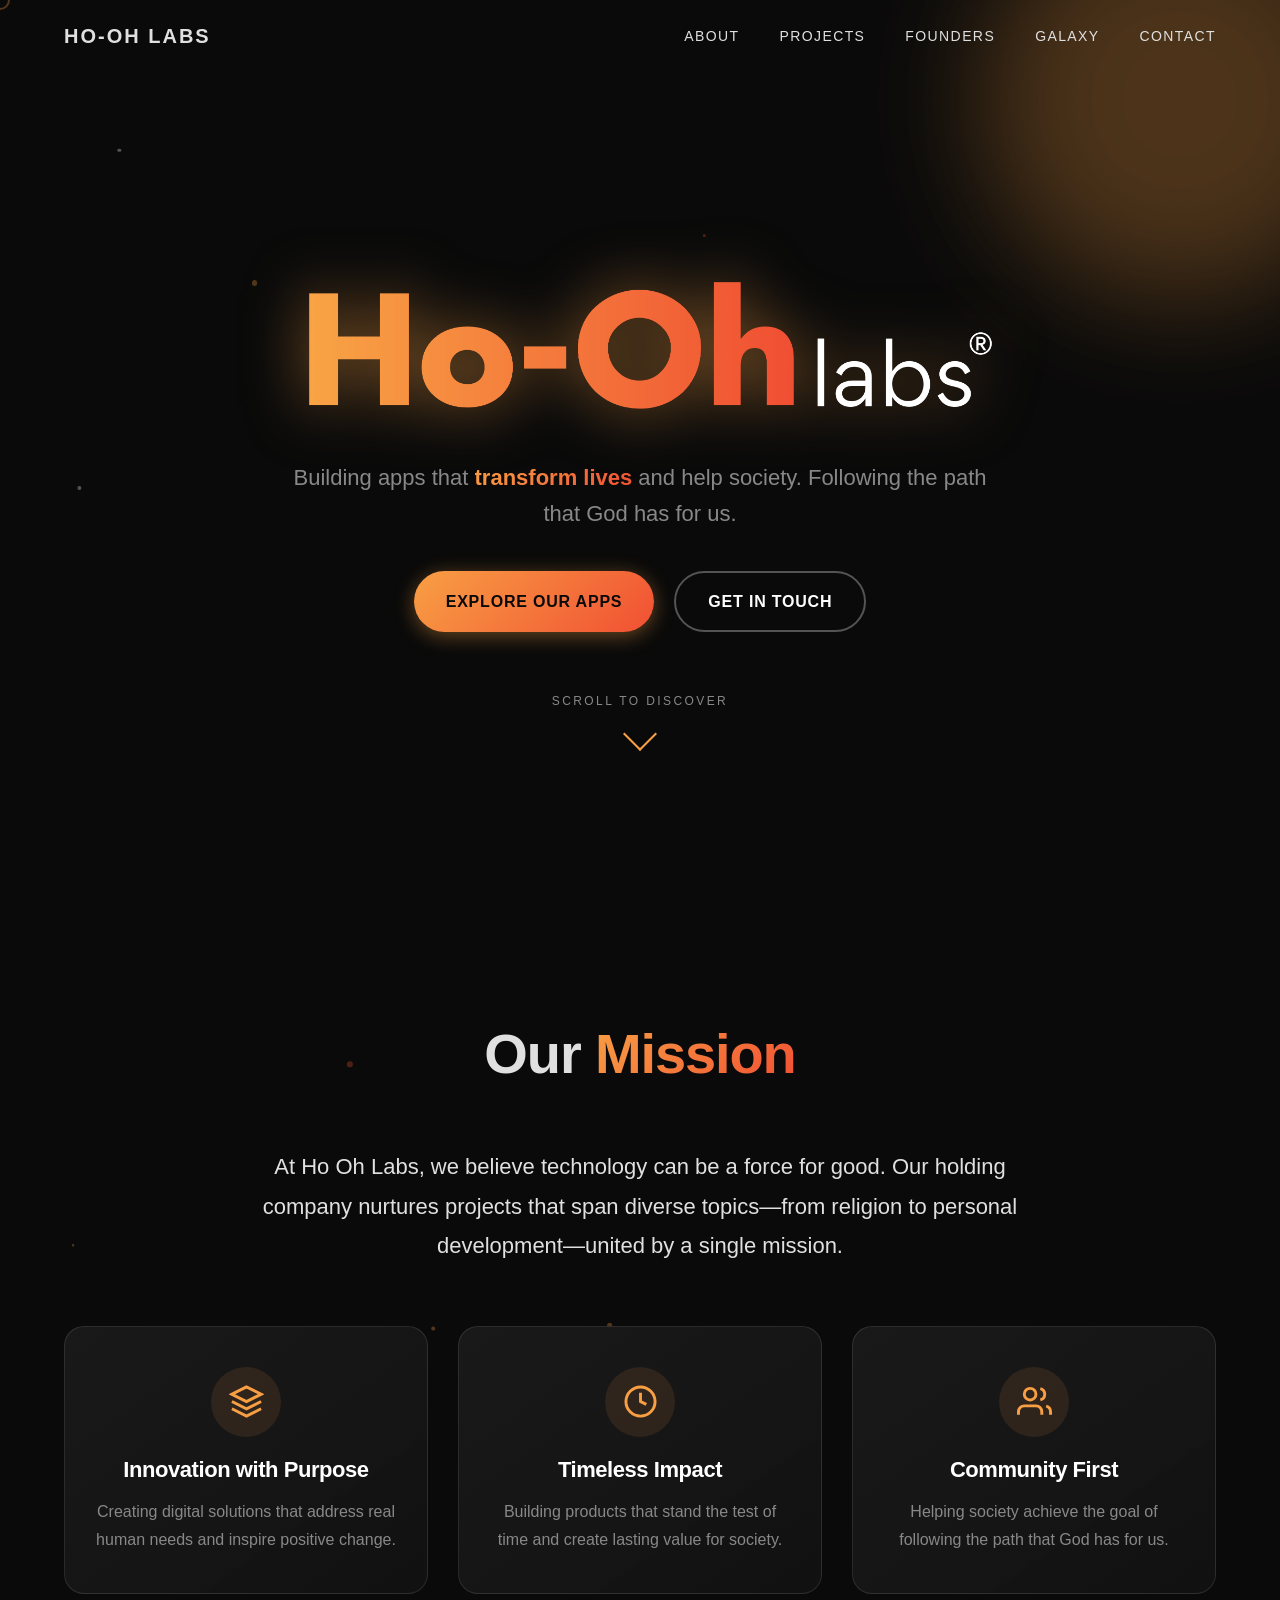
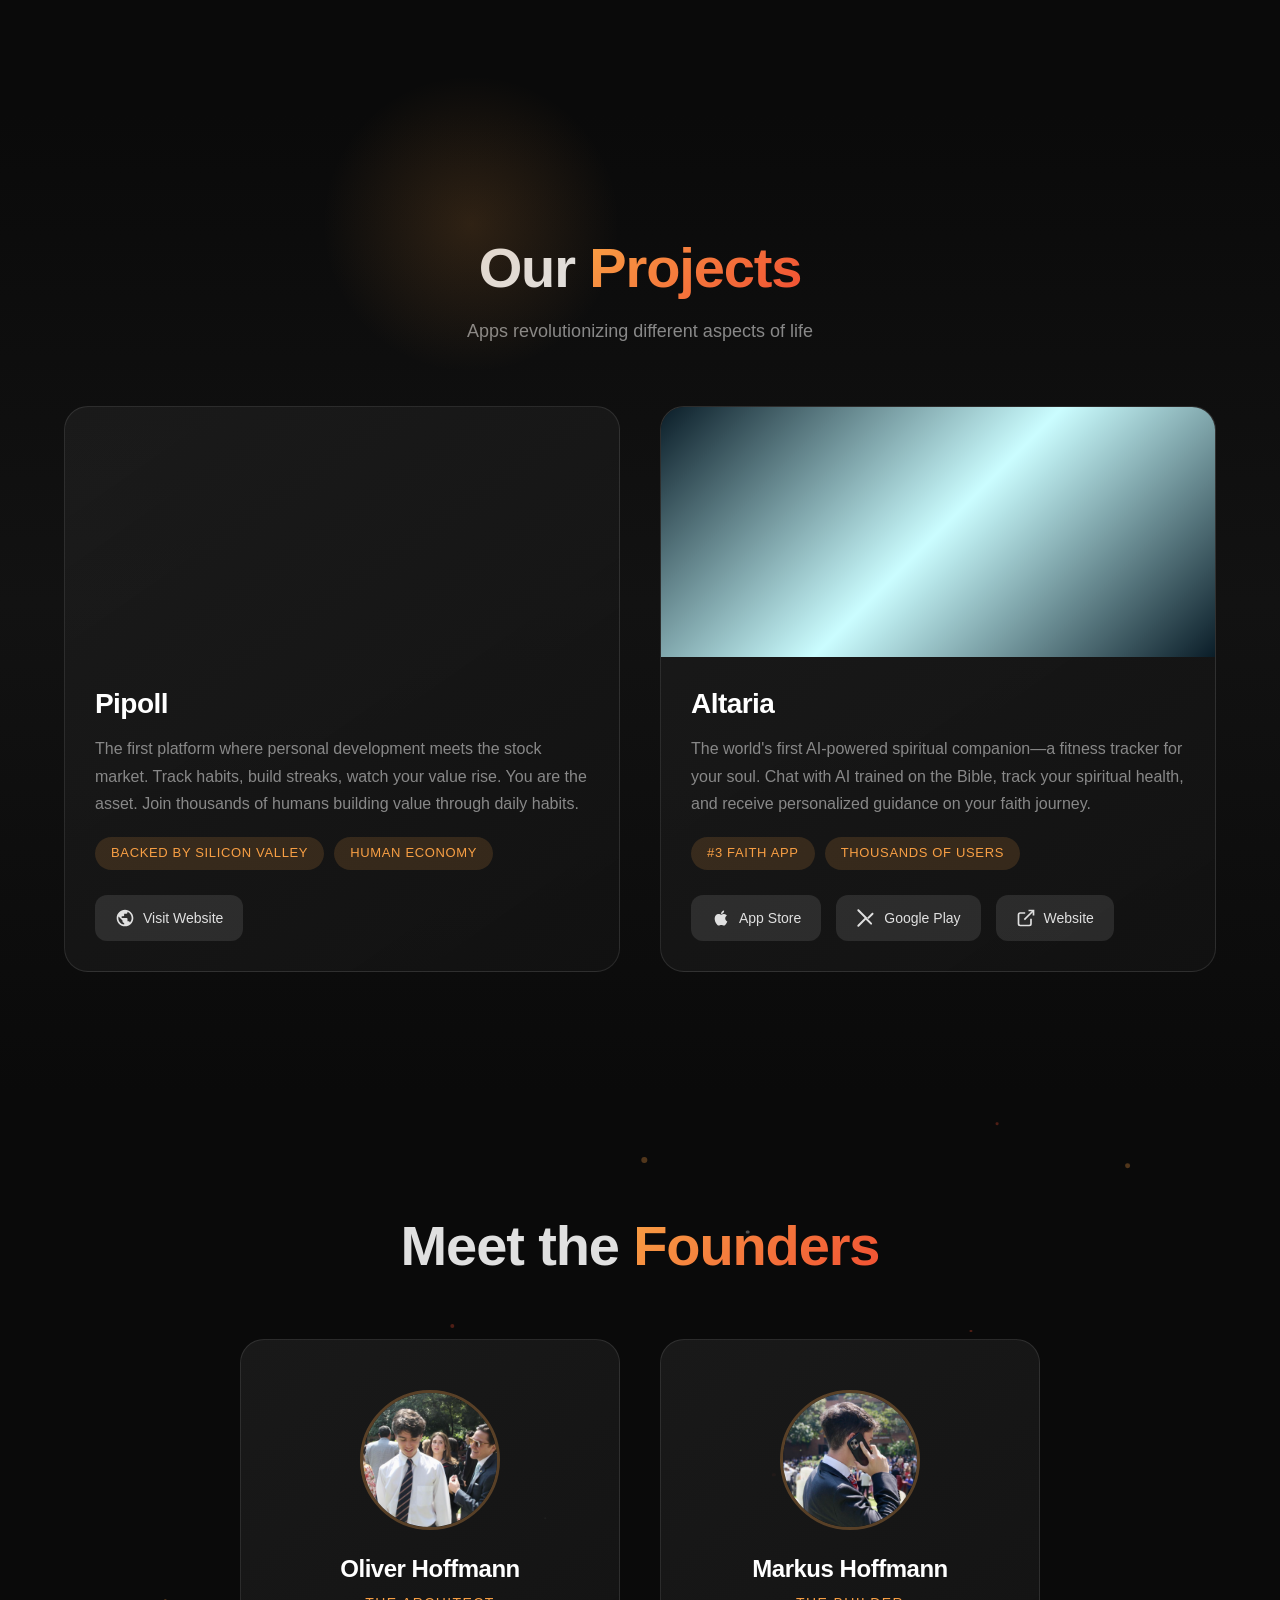
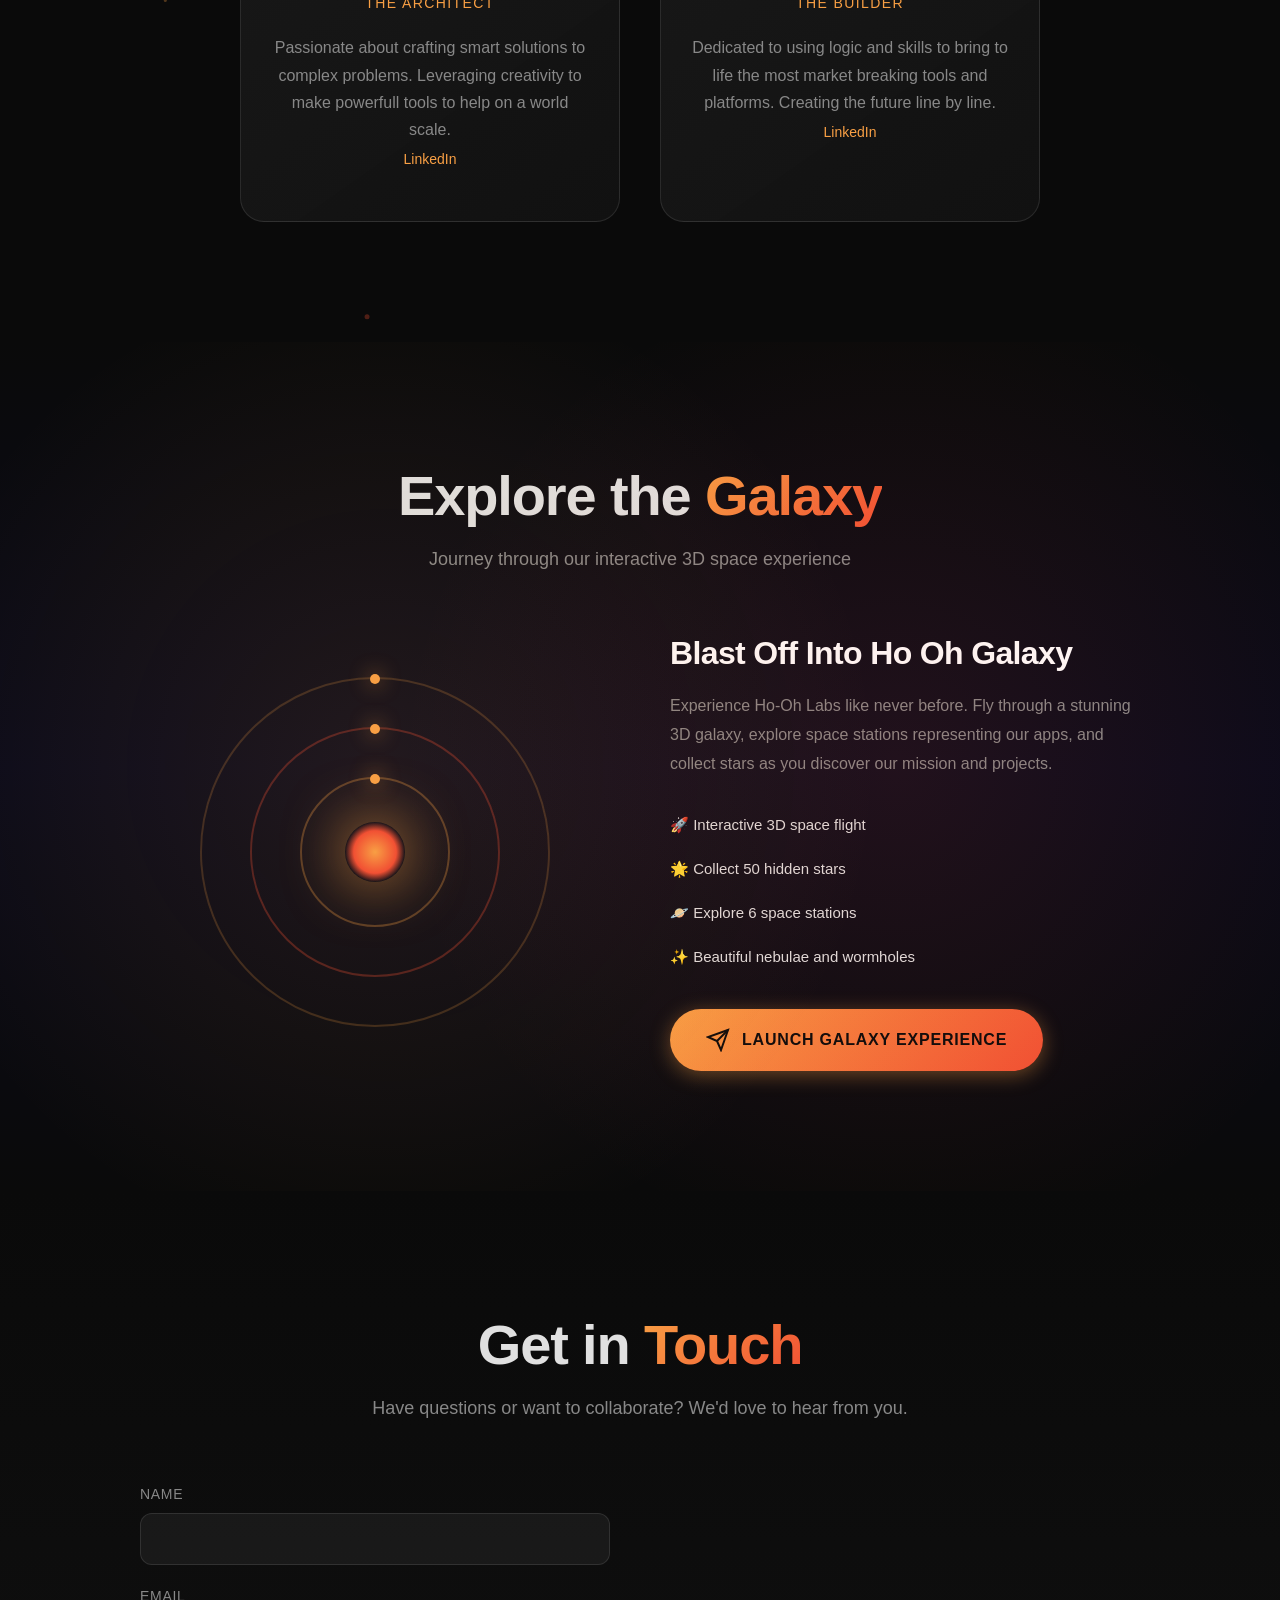
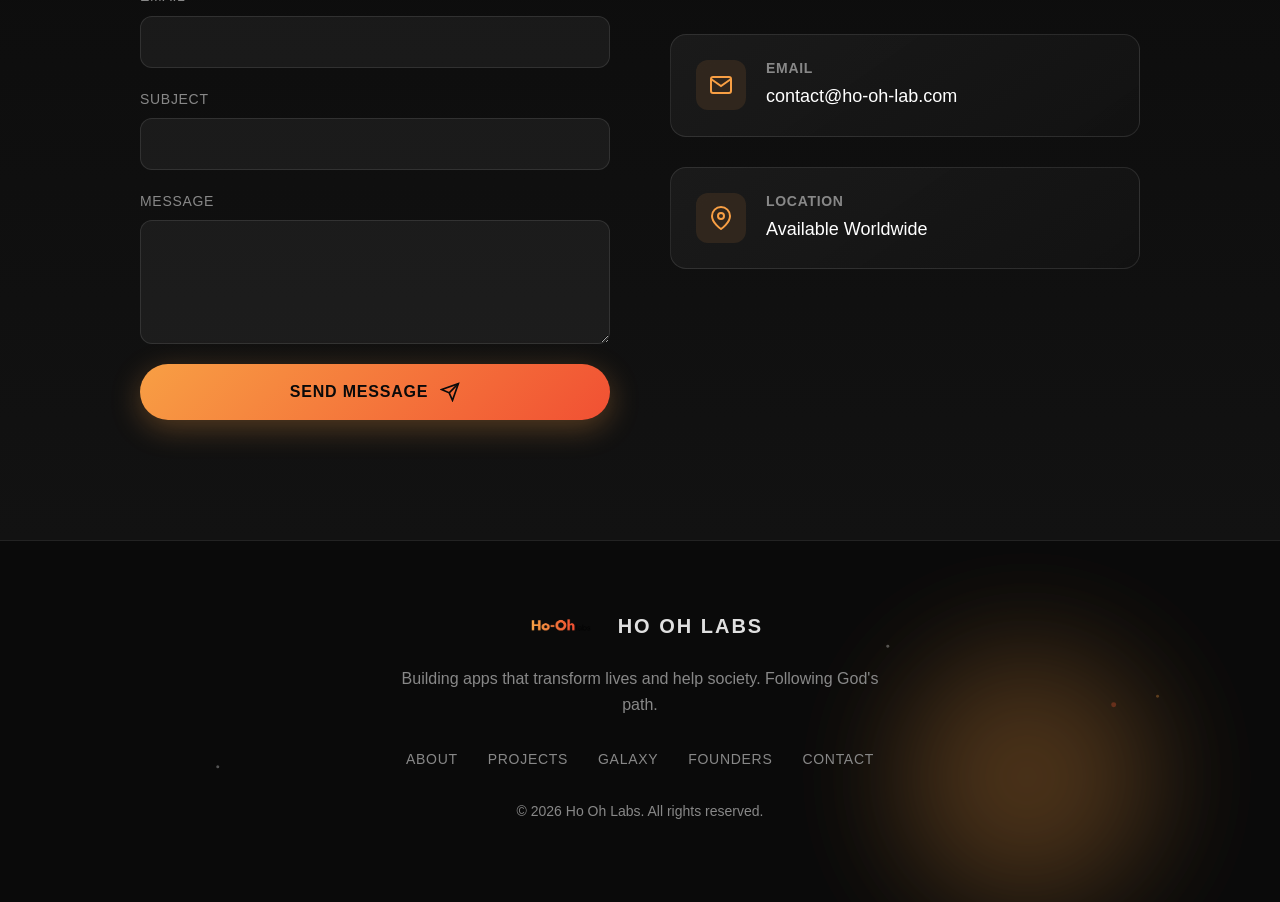
==== commit 22435a16: "Update indexWeb.html" ====
--- a/indexWeb.html
+++ b/indexWeb.html
@@ -118,36 +118,30 @@
                 <p class="section-subtitle">Apps revolutionizing different aspects of life</p>
             </div>
             <div class="projects-grid">
-                <!-- Stockerse Card -->
+                <!-- Pipoll Card -->
                 <div class="project-card" data-aos="fade-up">
-                    <div class="project-image stockerse-bg">
+                    <div class="project-image pipoll-bg">
                         <div class="project-overlay">
-                            <h3>Stockerse</h3>
-                            <p>Trade on individuals</p>
+                            <h3>Pipoll</h3>
+                            <p>Invest on humans</p>
                         </div>
                     </div>
                     <div class="project-content">
-                        <h3>Stockerse</h3>
+                        <h3>Pipoll</h3>
                         <p class="project-description">
-                            The only market where you can invest in humans. Create your own stock, invest in others, and grow your portfolio. Earn from the success of others — even your own. Visualize your life as a chart and measure your progress with real, traceable data.
+                            The first platform where personal development meets the stock market. Track habits, build streaks, watch your value rise. You are the asset. Join thousands of humans building value through daily habits.
 
                         </p>
                         <div class="project-tags">
                             <span class="tag">Backed by Silicon Valley</span>
-                            <span class="tag">Award winning history</span>
+                            <span class="tag">Human Economy</span>
                         </div>
                         <div class="project-links">
-                            <a href="https://apps.apple.com/app/stockerse/id6476563279" target="_blank" class="btn-link">
+                            <a href="https://pipoll.live" target="_blank" class="btn-link">
                                 <svg viewBox="0 0 24 24" fill="currentColor">
-                                    <path d="M17.05 20.28c-.98.95-2.05.8-3.08.35-1.09-.46-2.09-.48-3.24 0-1.44.62-2.2.44-3.06-.35C2.79 15.25 3.51 7.59 9.05 7.31c1.35.07 2.29.74 3.08.8 1.18-.24 2.31-.93 3.57-.84 1.51.12 2.65.72 3.4 1.8-3.12 1.87-2.38 5.98.48 7.13-.57 1.5-1.31 2.99-2.54 4.09l.01-.01zM12.03 7.25c-.15-2.23 1.66-4.07 3.74-4.25.29 2.58-2.34 4.5-3.74 4.25z"/>
-                                </svg>
-                                App Store
-                            </a>
-                            <a href="https://play.google.com/store/apps/details?id=com.jufintech.stockerse" target="_blank" class="btn-link">
-                                <svg viewBox="0 0 24 24" fill="currentColor">
-                                    <path d="M3.609 1.814L13.792 12 3.61 22.186c-.464.464-1.221.464-1.685 0-.465-.465-.465-1.221 0-1.685l8.483-8.484L1.925 3.499c-.464-.464-.464-1.22 0-1.685.464-.464 1.22-.464 1.684 0zm9.835 9.835l5.563-5.562c.464-.464 1.22-.464 1.684 0 .465.465.465 1.22 0 1.685l-5.562 5.562-1.685-1.685zm0 .707l5.562 5.562c.465.465.465 1.221 0 1.685-.464.464-1.22.464-1.684 0l-5.562-5.562 1.684-1.685z"/>
-                                </svg>
-                                Google Play
+                                    <path d="M12 2C6.48 2 2 6.48 2 12s4.48 10 10 10 10-4.48 10-10S17.52 2 12 2zm-1 17.93c-3.95-.49-7-3.85-7-7.93 0-.62.08-1.21.21-1.79L9 15v1c0 1.1.9 2 2 2v1.93zm6.9-2.54c-.26-.81-1-1.39-1.9-1.39h-1v-3c0-.55-.45-1-1-1H8v-2h2c.55 0 1-.45 1-1V7h2c1.1 0 2-.9 2-2v-.41c2.93 1.19 5 4.06 5 7.41 0 2.08-.8 3.97-2.1 5.39z"/>
+                                </svg>
+                                Visit Website
                             </a>
                         </div>
                     </div>
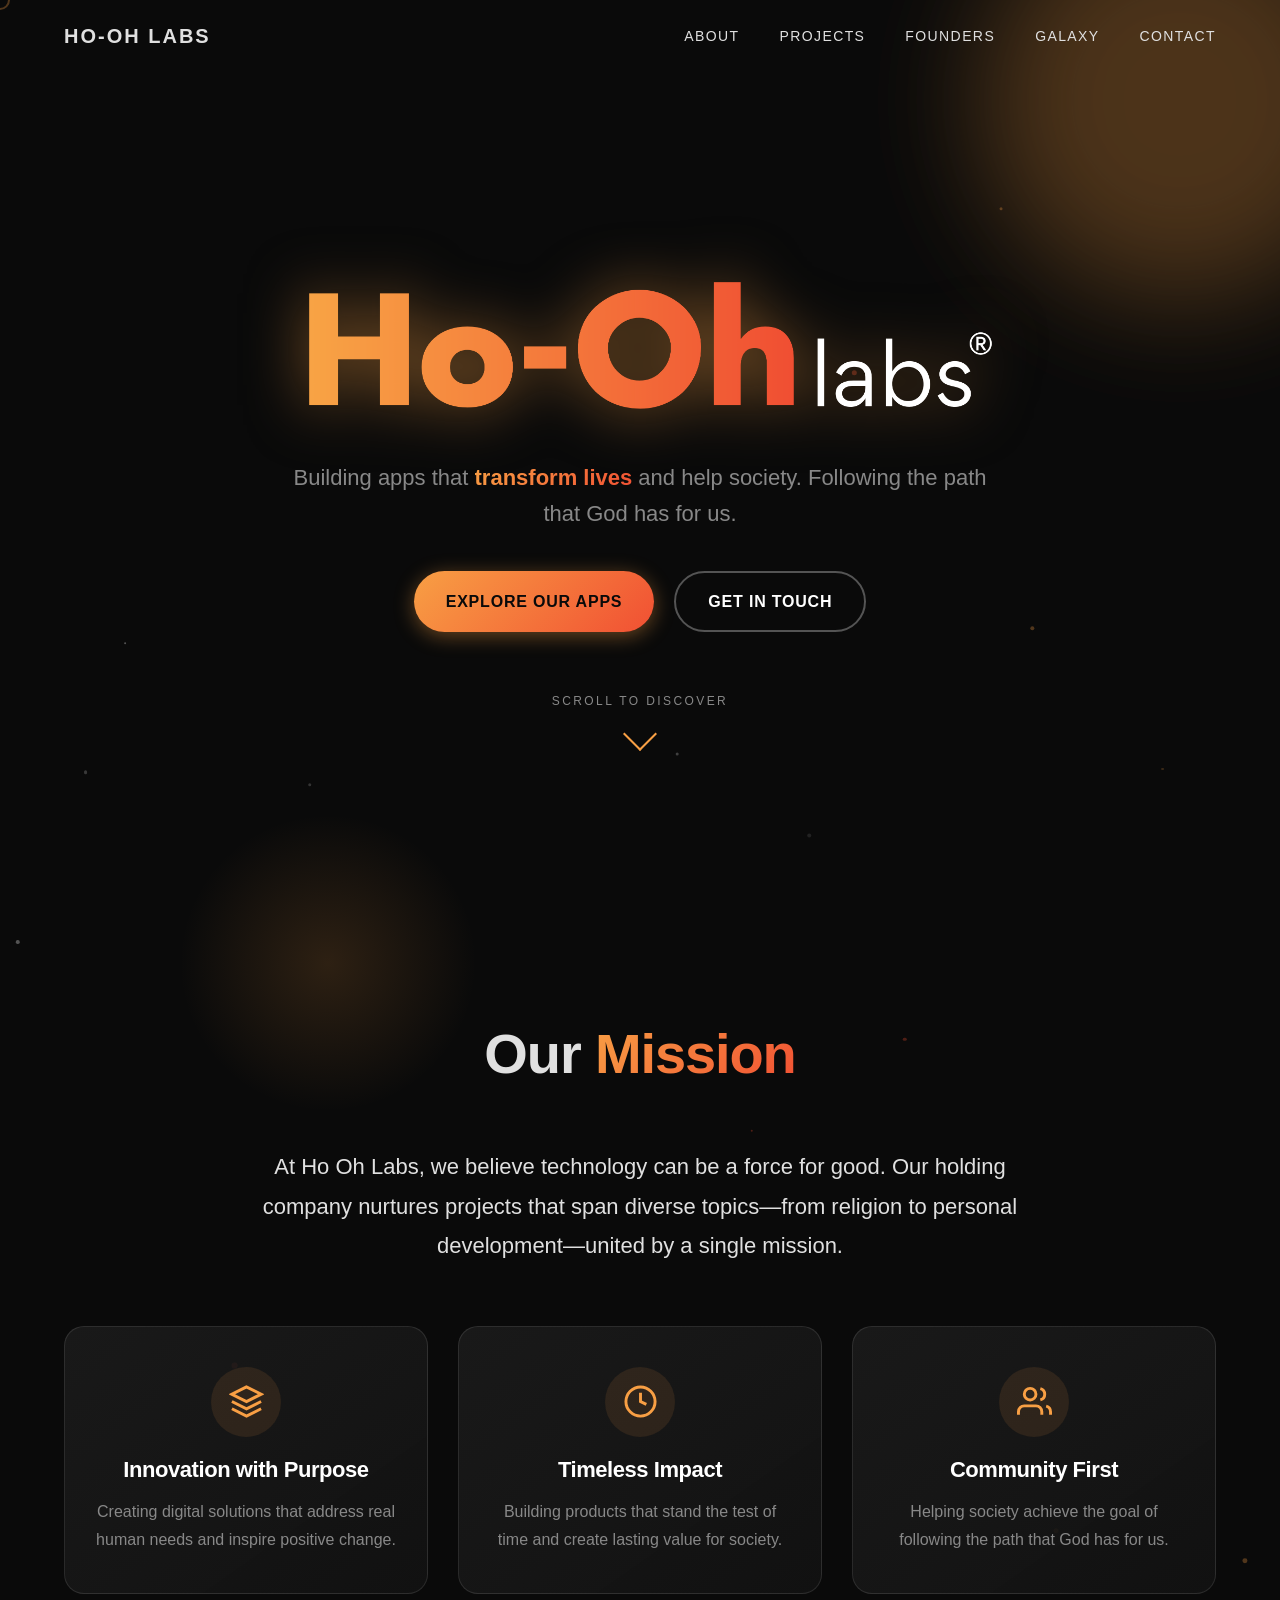
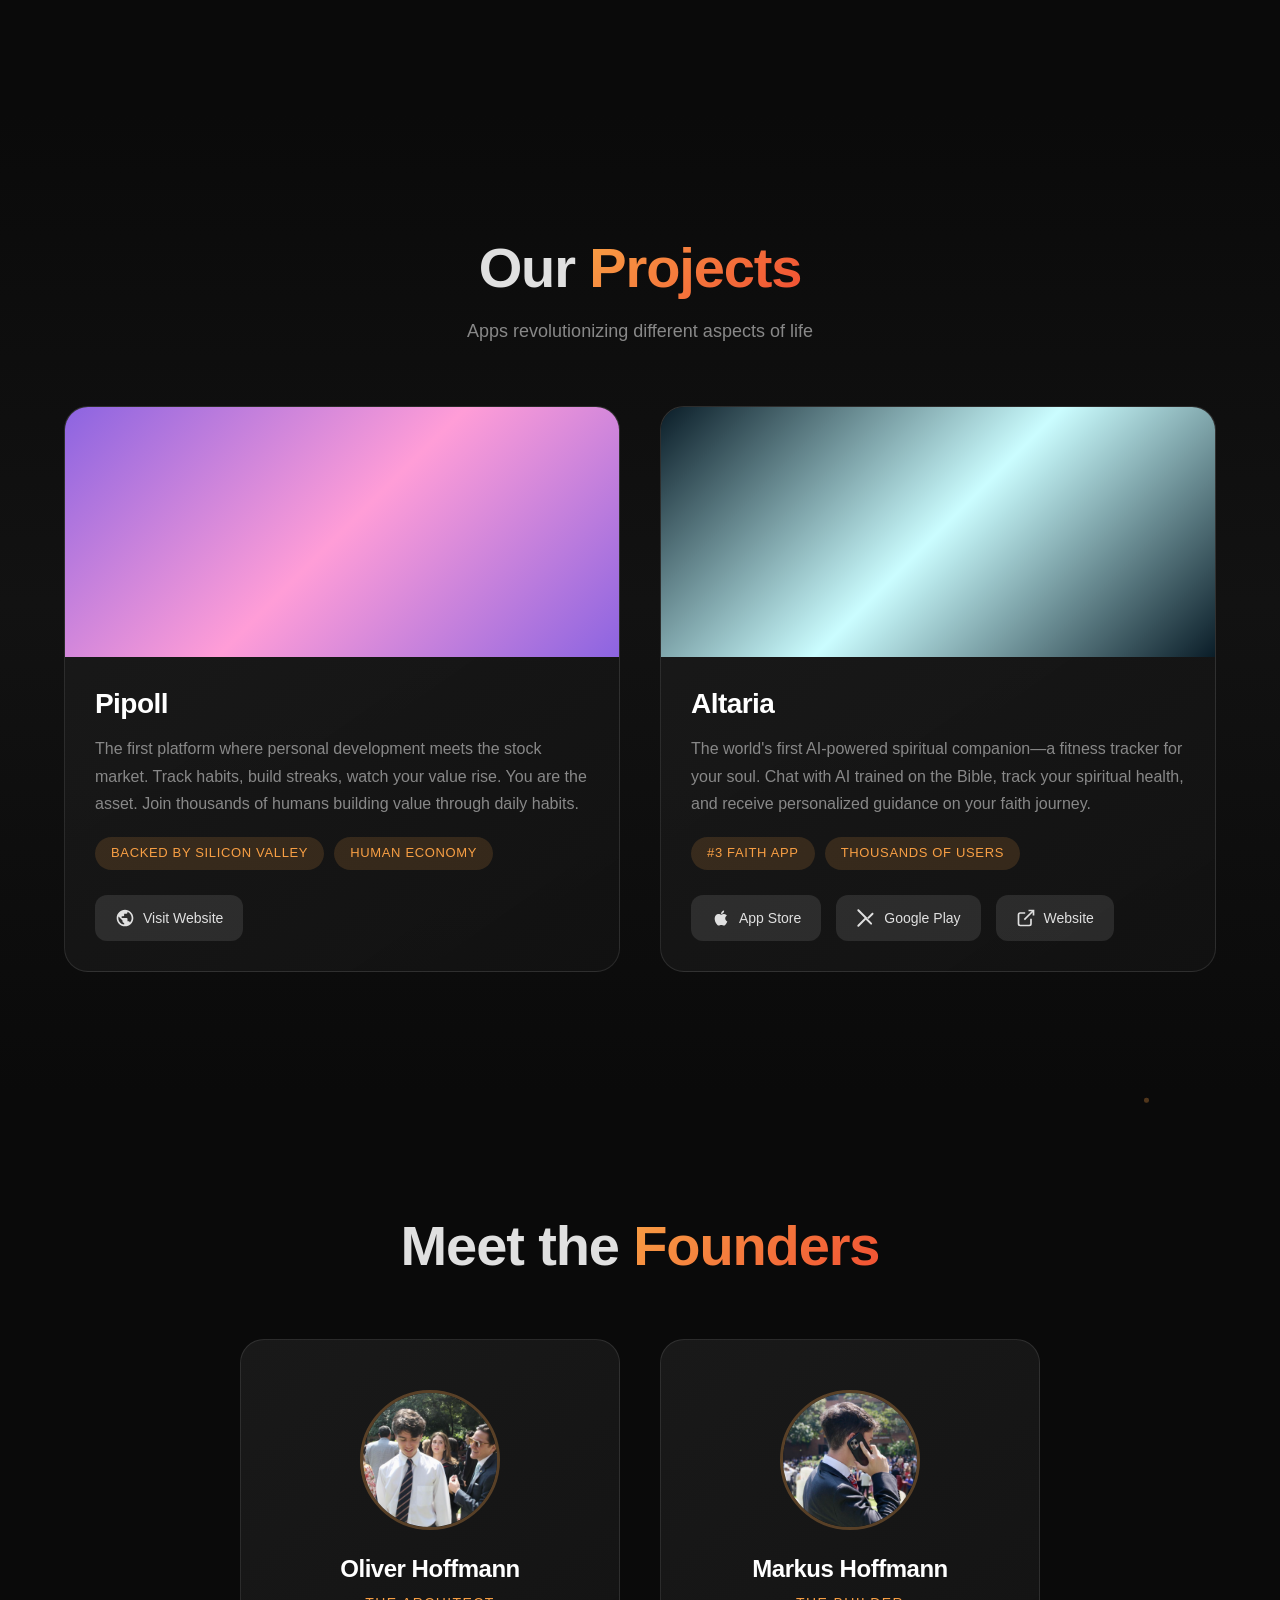
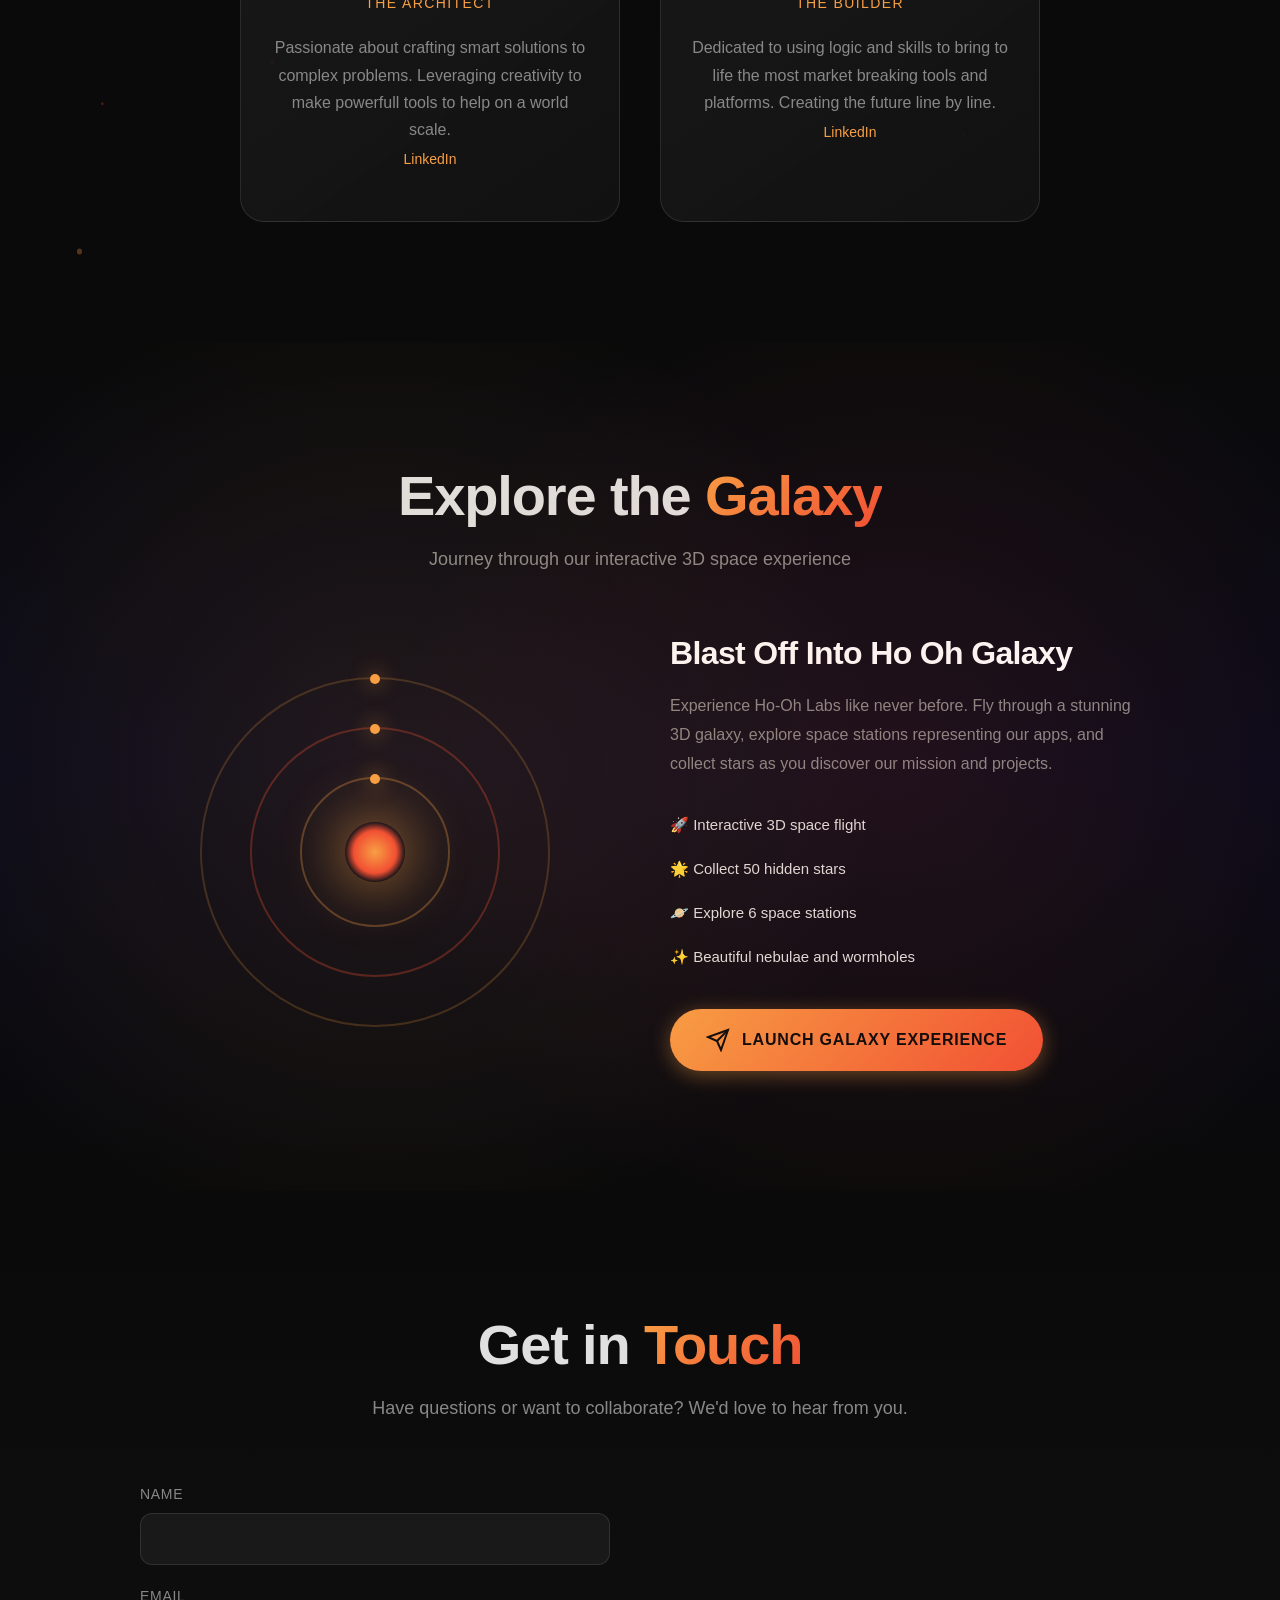
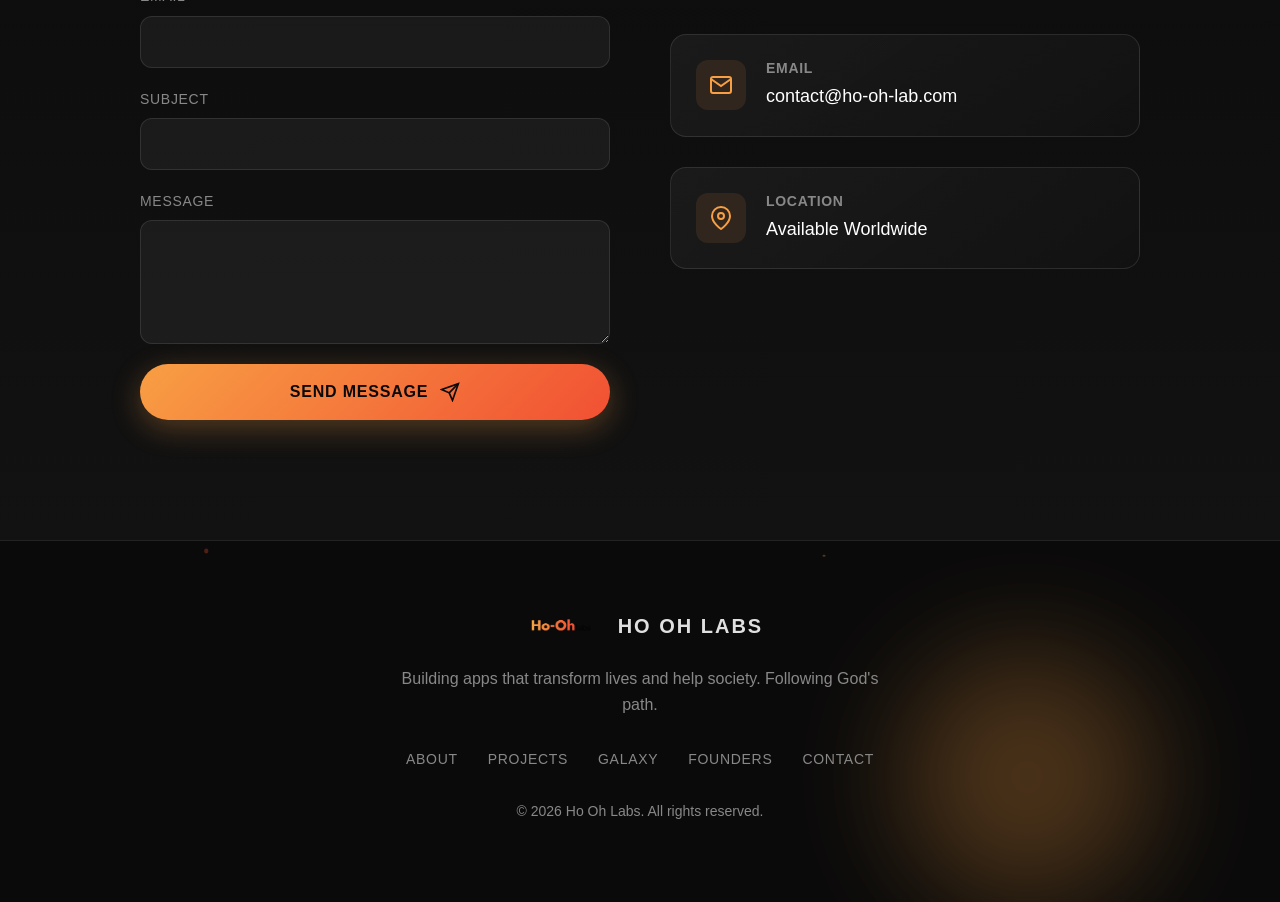
==== commit ad46ddf8: "Update indexWeb.html" ====
--- a/indexWeb.html
+++ b/indexWeb.html
@@ -4,7 +4,7 @@
     <meta charset="UTF-8">
     <meta name="viewport" content="width=device-width, initial-scale=1.0">
     <title>Ho-Oh Labs - Building Apps That Transform Lives</title>
-    <link rel="stylesheet" href="stylesWeb.css">
+    <link rel="stylesheet" href="stylesWeb.css?v=3">
     <link rel="preconnect" href="https://fonts.googleapis.com">
     <link rel="preconnect" href="https://fonts.gstatic.com" crossorigin>
 </head>
--- a/stylesWeb.css
+++ b/stylesWeb.css
@@ -605,7 +605,7 @@
     overflow: hidden;
 }
 
-.stockerse-bg {
+.pipoll-bg {
     background: linear-gradient(135deg, #8c64e1 0%, #ff9dd7 50%, #8c64e1 100%);
 }
 
@@ -1213,20 +1213,36 @@
 
     .hero {
         padding: 100px 20px 40px;
+        min-height: 100vh;
+    }
+
+    .hero-logo-wrapper {
+        margin-bottom: 20px;
     }
 
     .hero-logo {
-        height: 100px;
+        height: auto;
+        width: 100%;
+        max-width: 400px;
+        filter: drop-shadow(0 0 20px rgba(248, 159, 68, 0.4));
+    }
+
+    .hero-subtitle {
+        font-size: 16px;
+        padding: 0 10px;
     }
 
     .hero-cta {
         flex-direction: column;
         align-items: center;
+        gap: 15px;
     }
 
     .btn {
         width: 100%;
         max-width: 280px;
+        padding: 14px 24px;
+        font-size: 14px;
     }
 
     .about,
@@ -1252,6 +1268,15 @@
 @media (max-width: 480px) {
     .section-title {
         font-size: 32px;
+    }
+
+    .hero-logo {
+        max-width: 280px;
+    }
+
+    .hero-subtitle {
+        font-size: 14px;
+        line-height: 1.5;
     }
 
     .project-card {
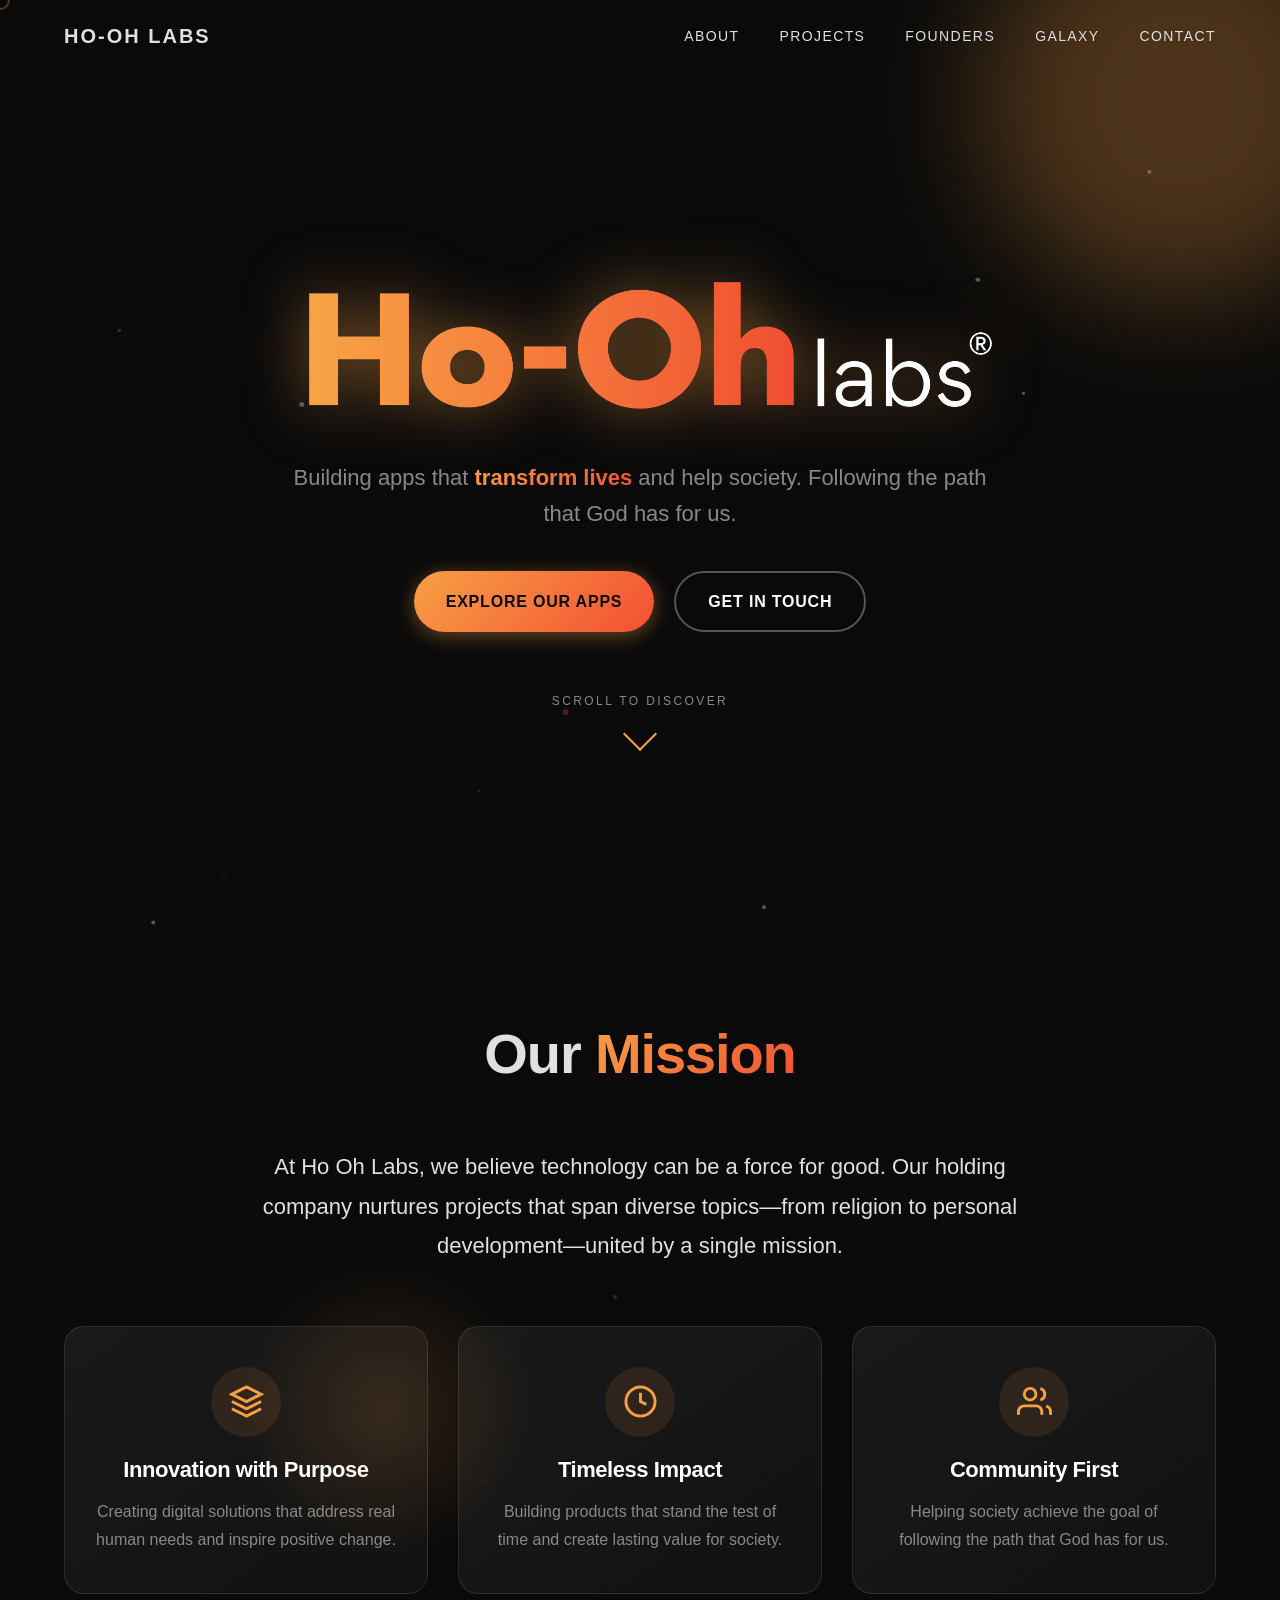
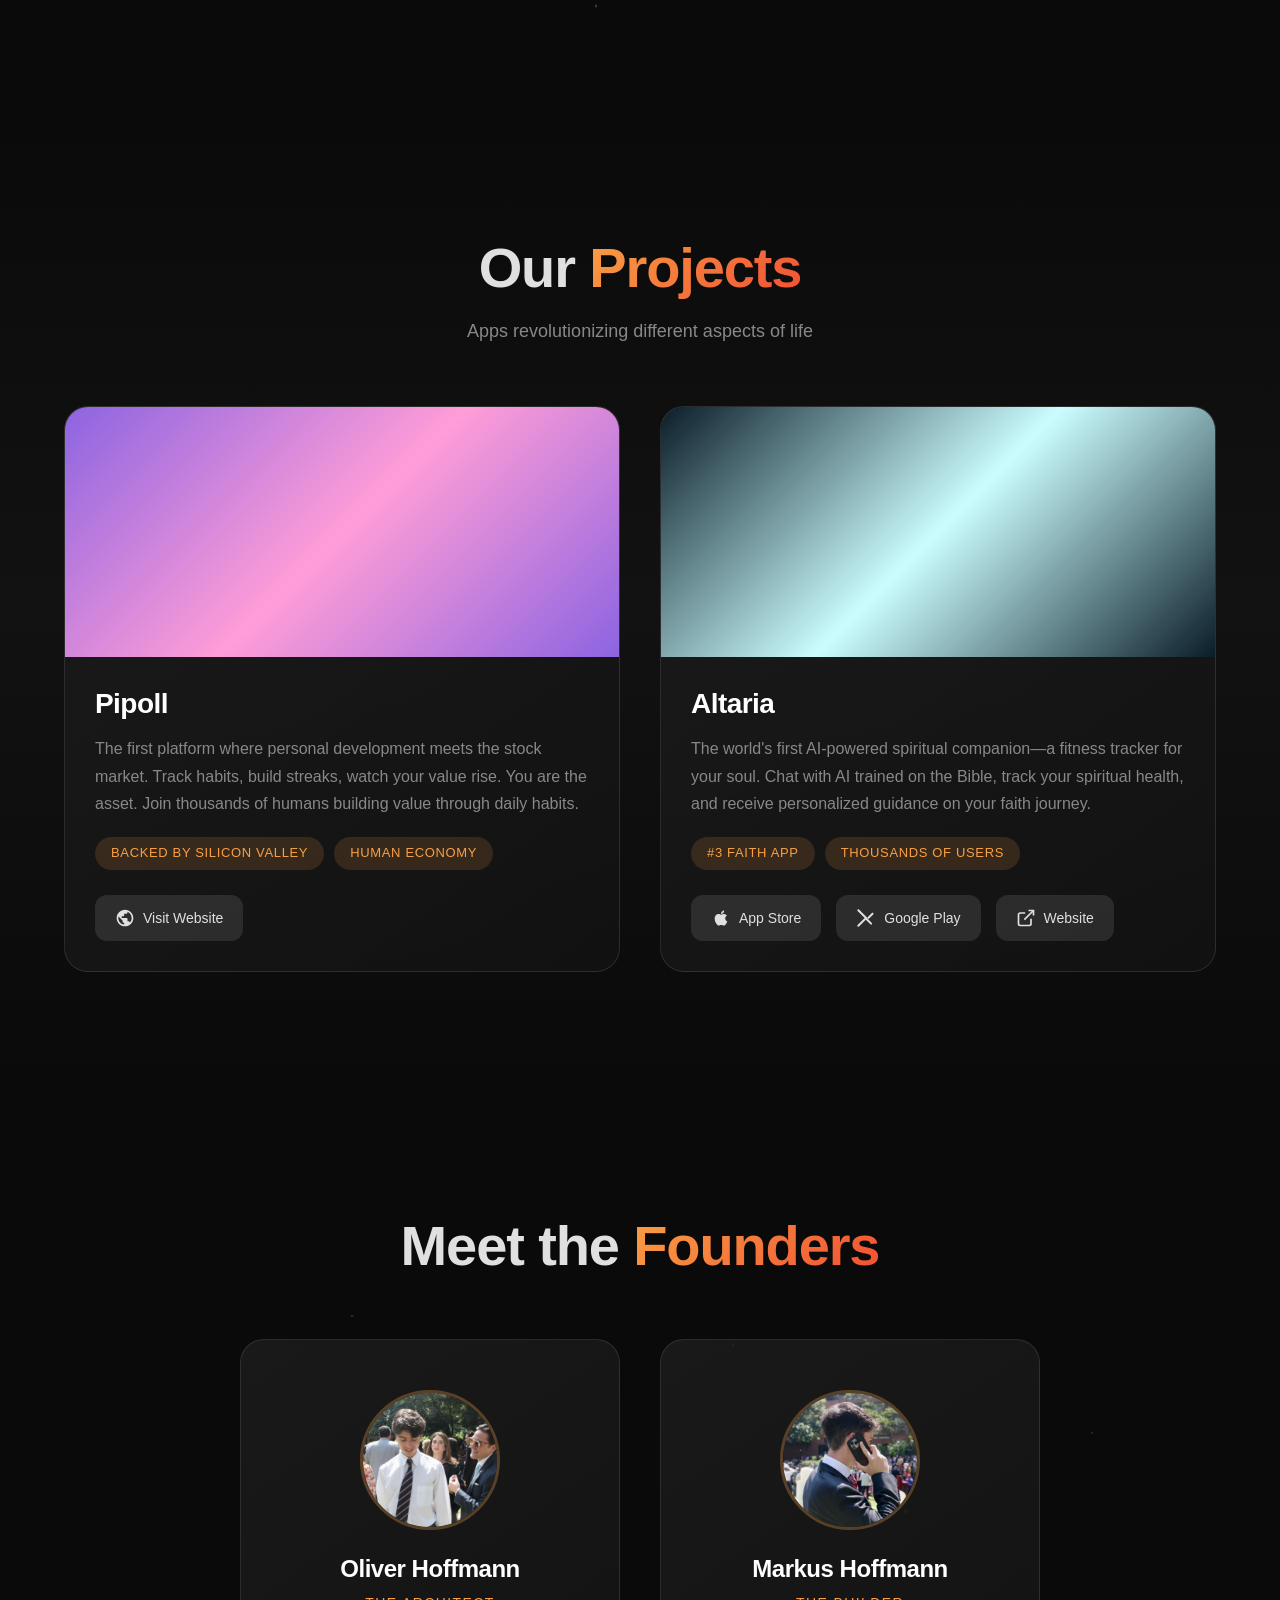
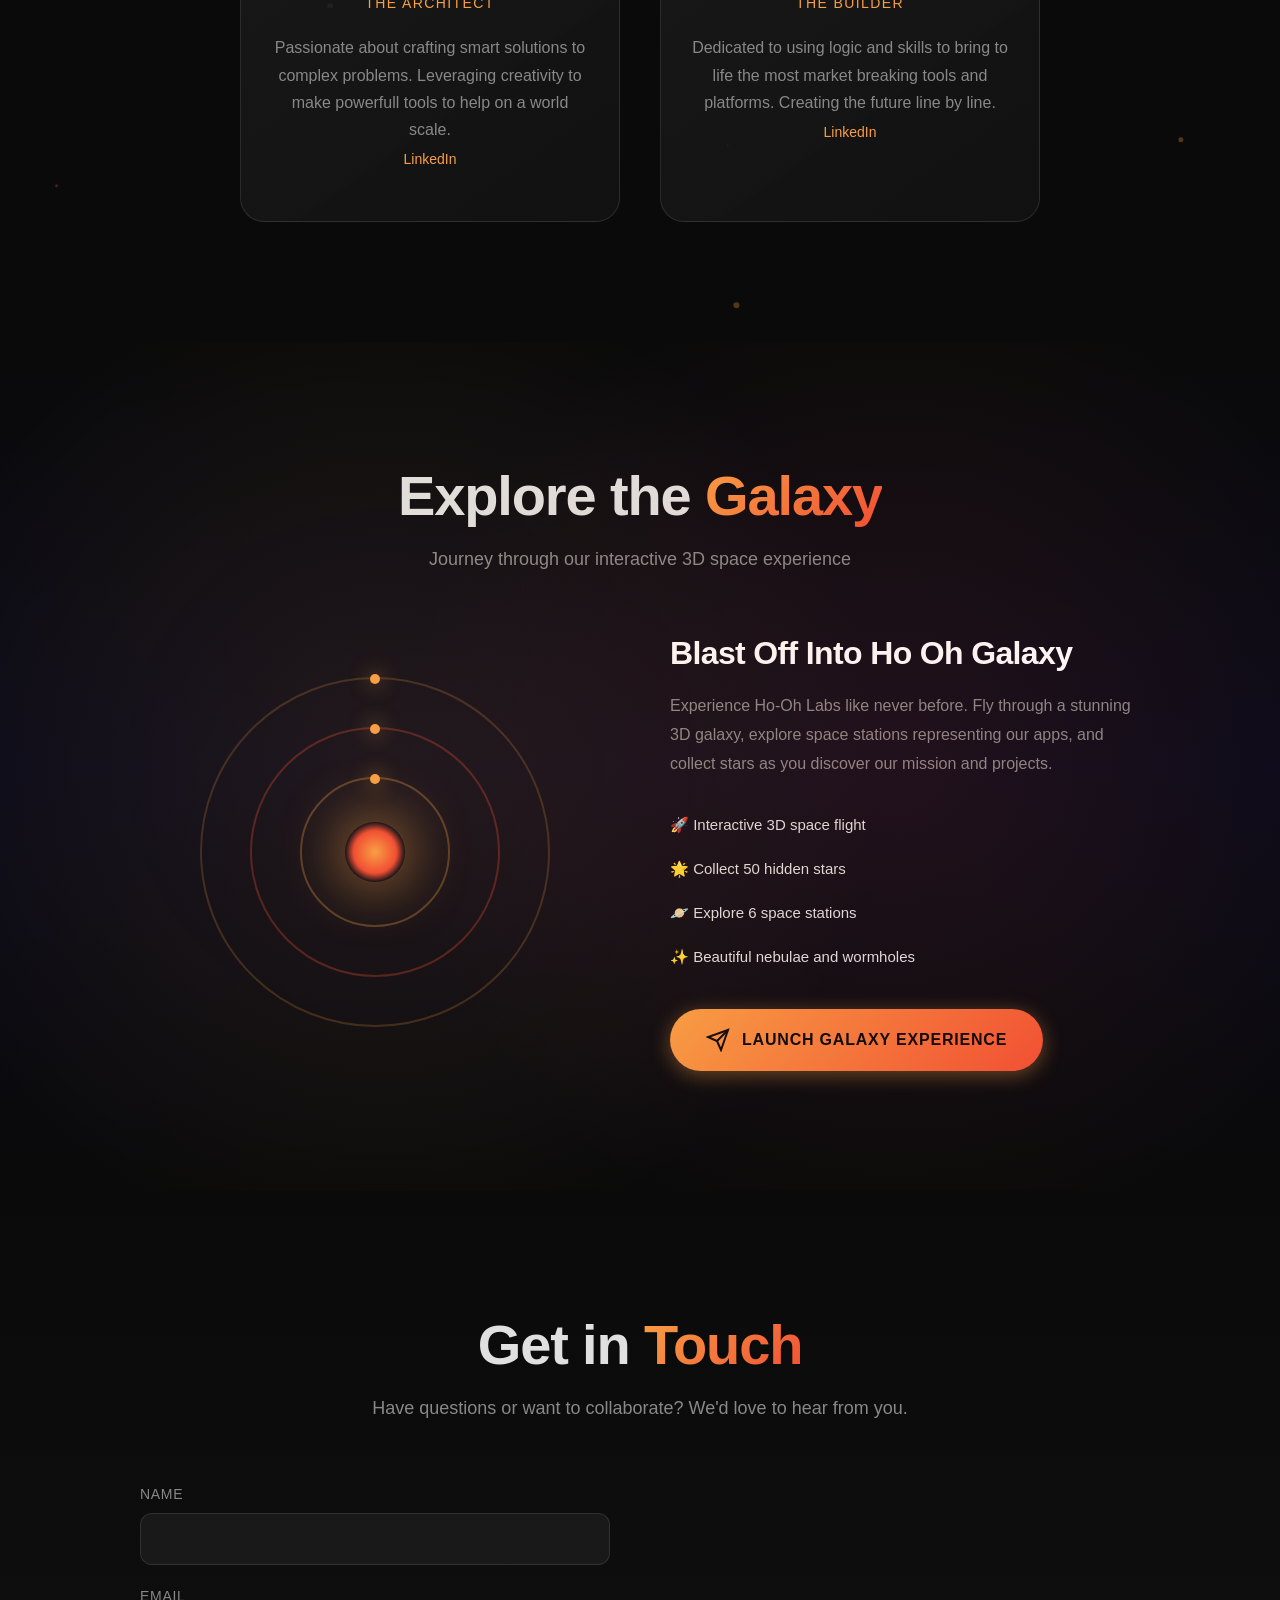
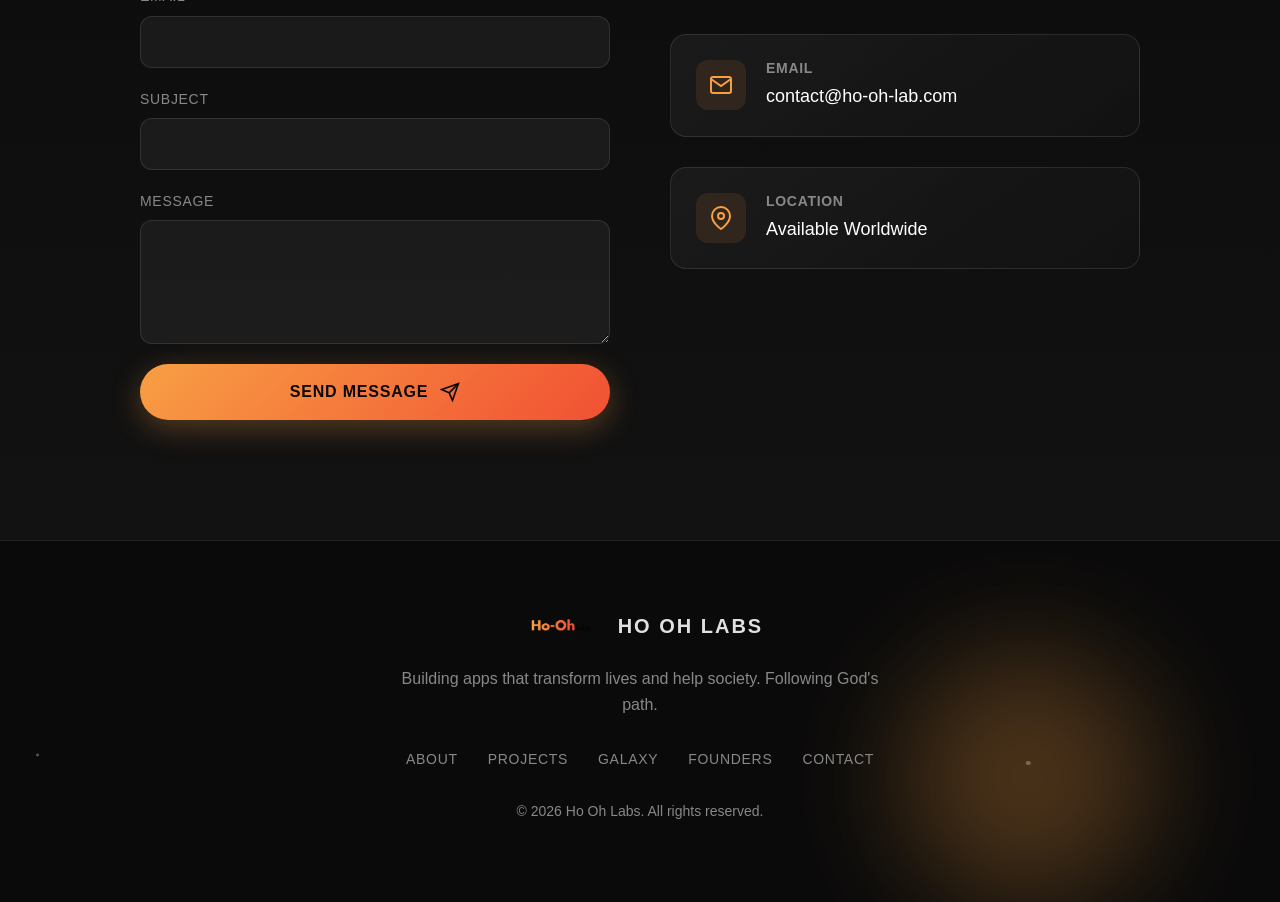
==== commit ad9f9ee4: "Update indexWeb.html" ====
--- a/indexWeb.html
+++ b/indexWeb.html
@@ -44,7 +44,7 @@
     <section class="hero" id="home">
         <div class="hero-content">
             <div class="hero-logo-wrapper">
-                <img src="logo-whiteWeb.png" alt="Ho Oh Labs" class="hero-logo">
+                <center><img src="logo-whiteWeb.png" alt="Ho Oh Labs" class="hero-logo"></center>
             </div>
             <p class="hero-subtitle">
                 Building apps that <span class="highlight">transform lives</span> and help society. Following the path that God has for us.
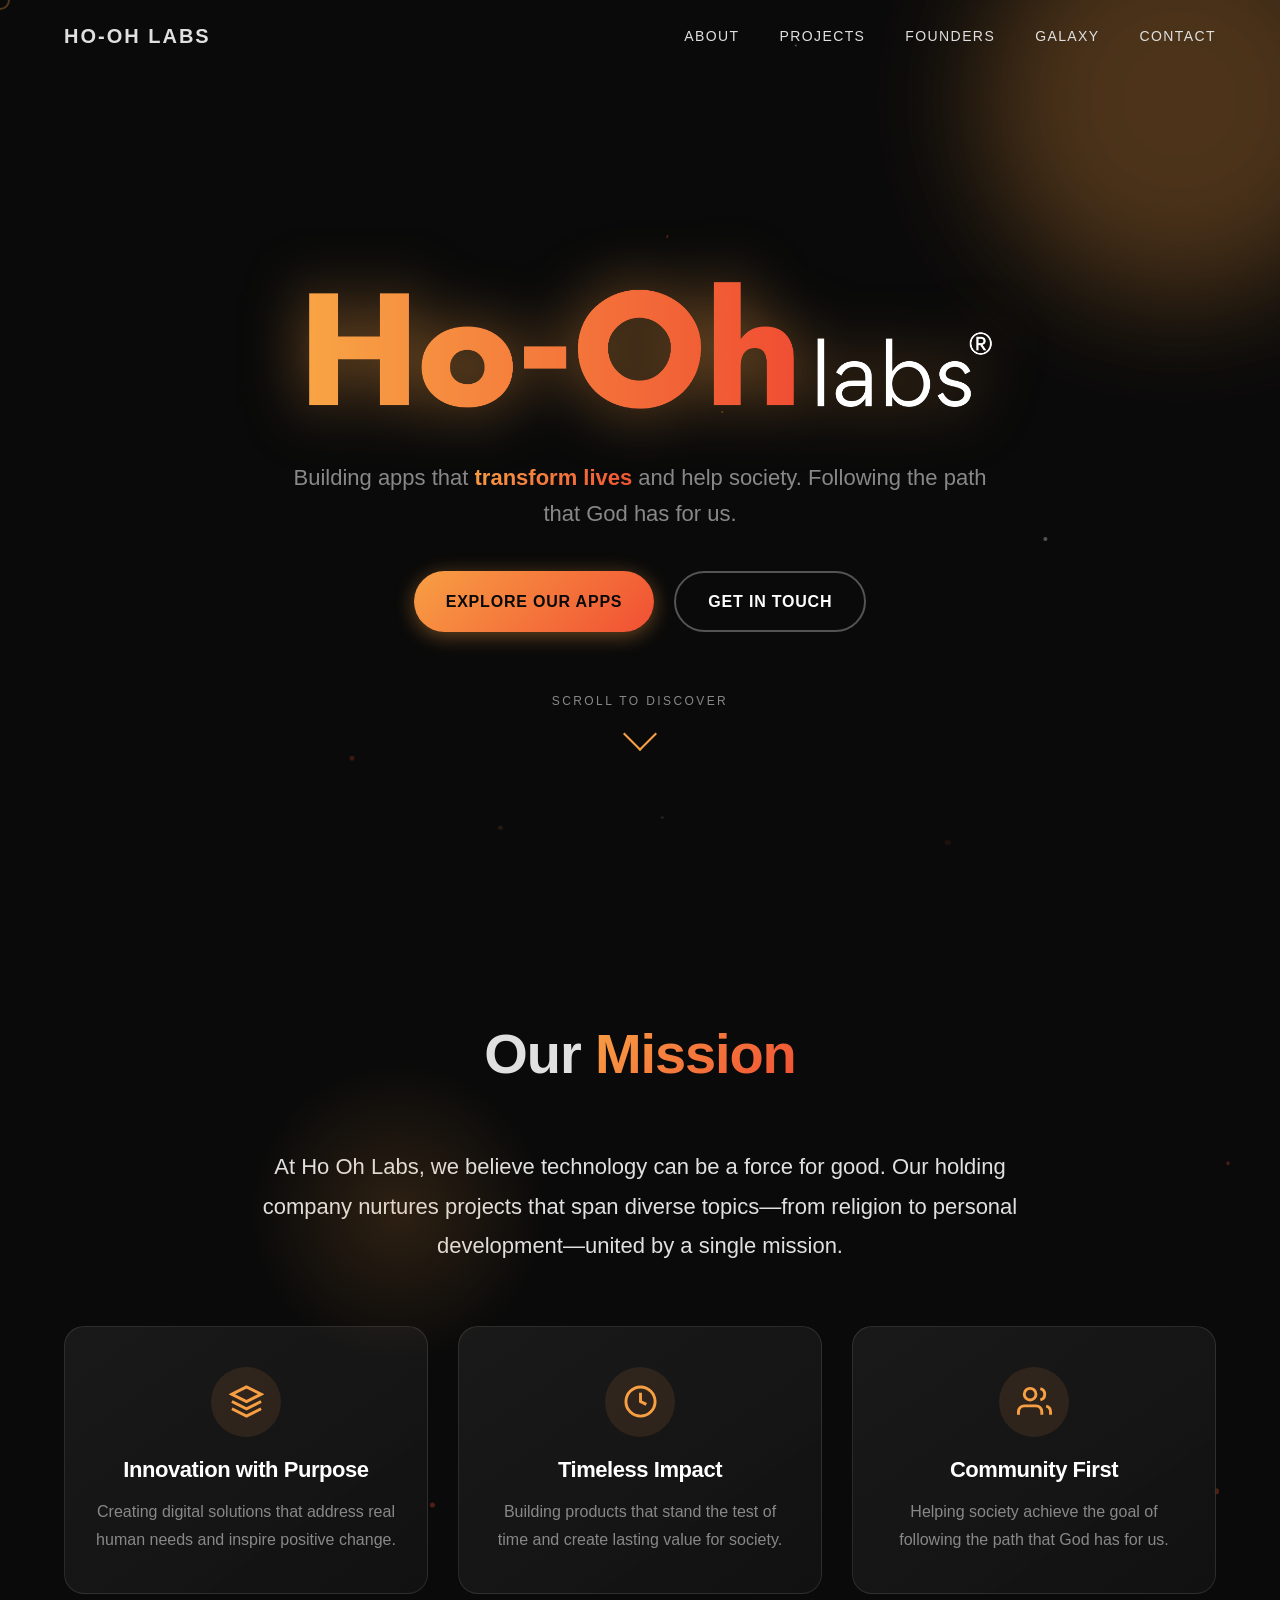
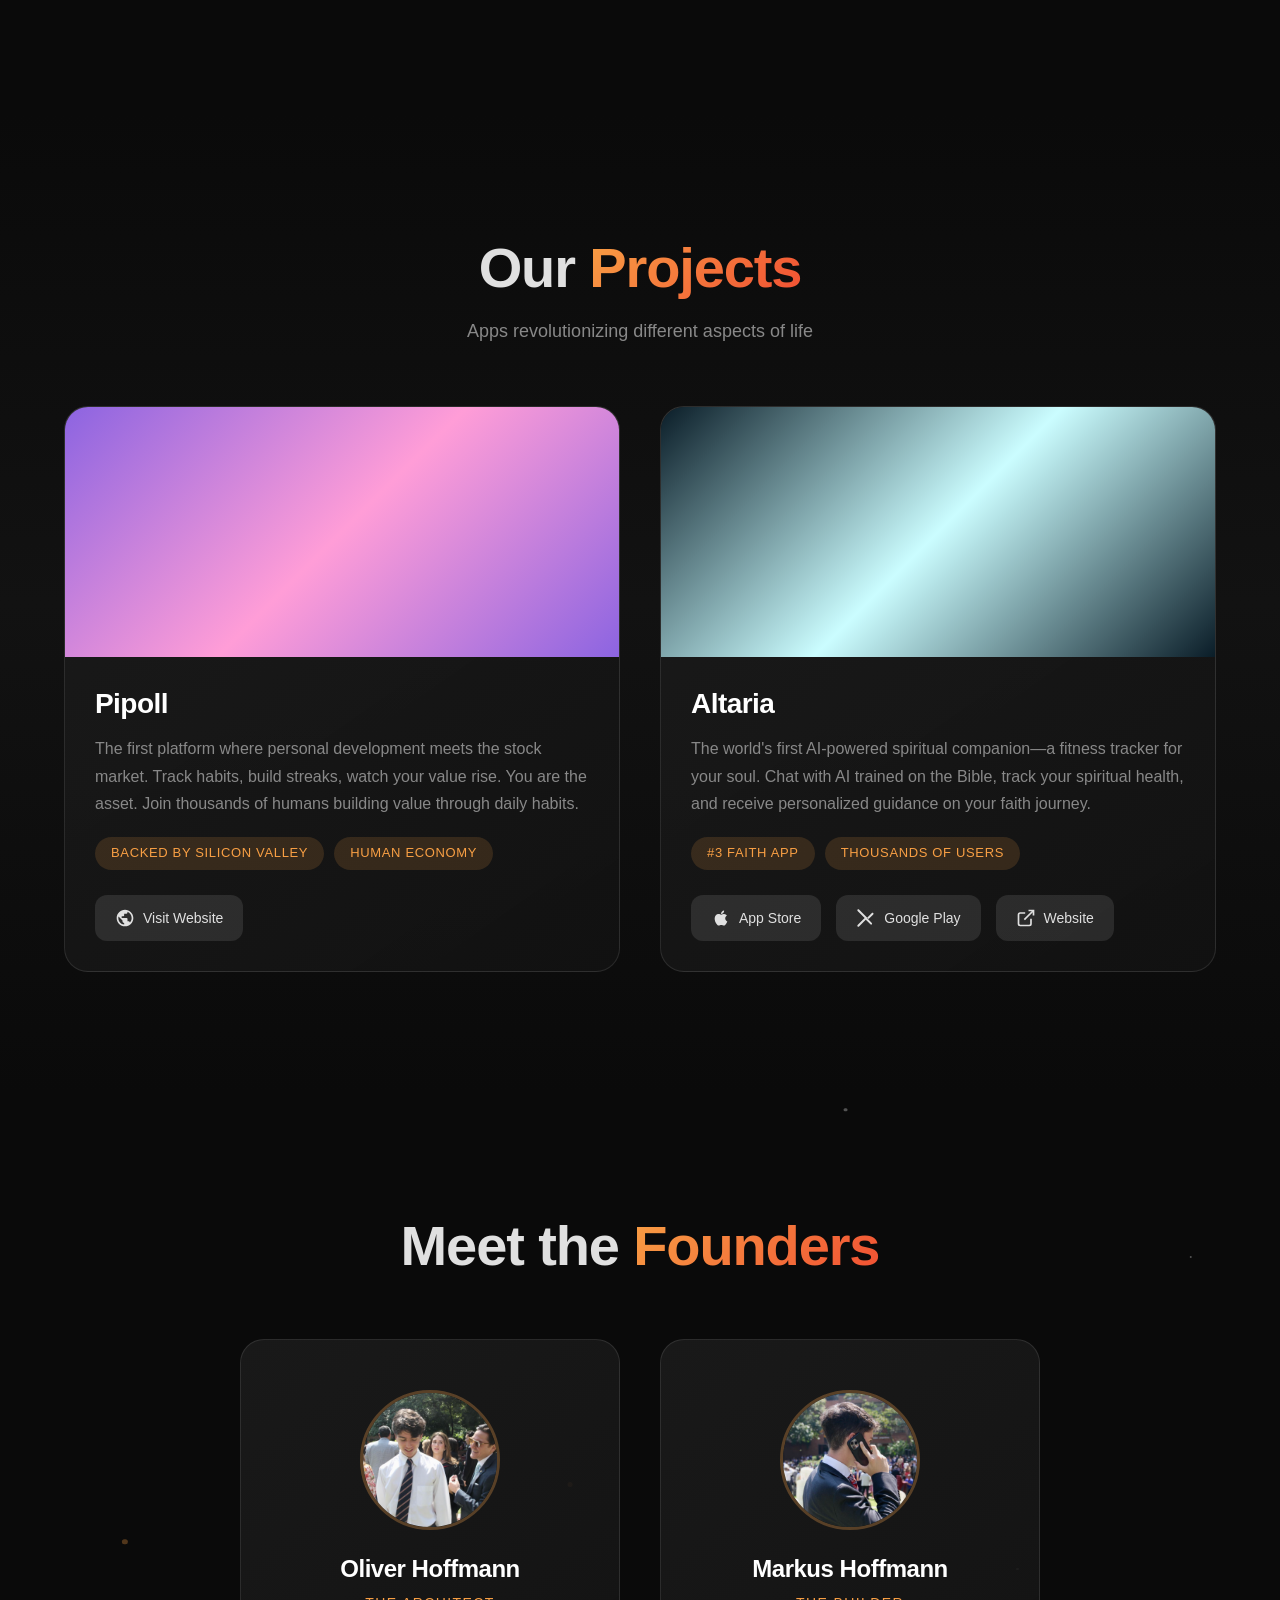
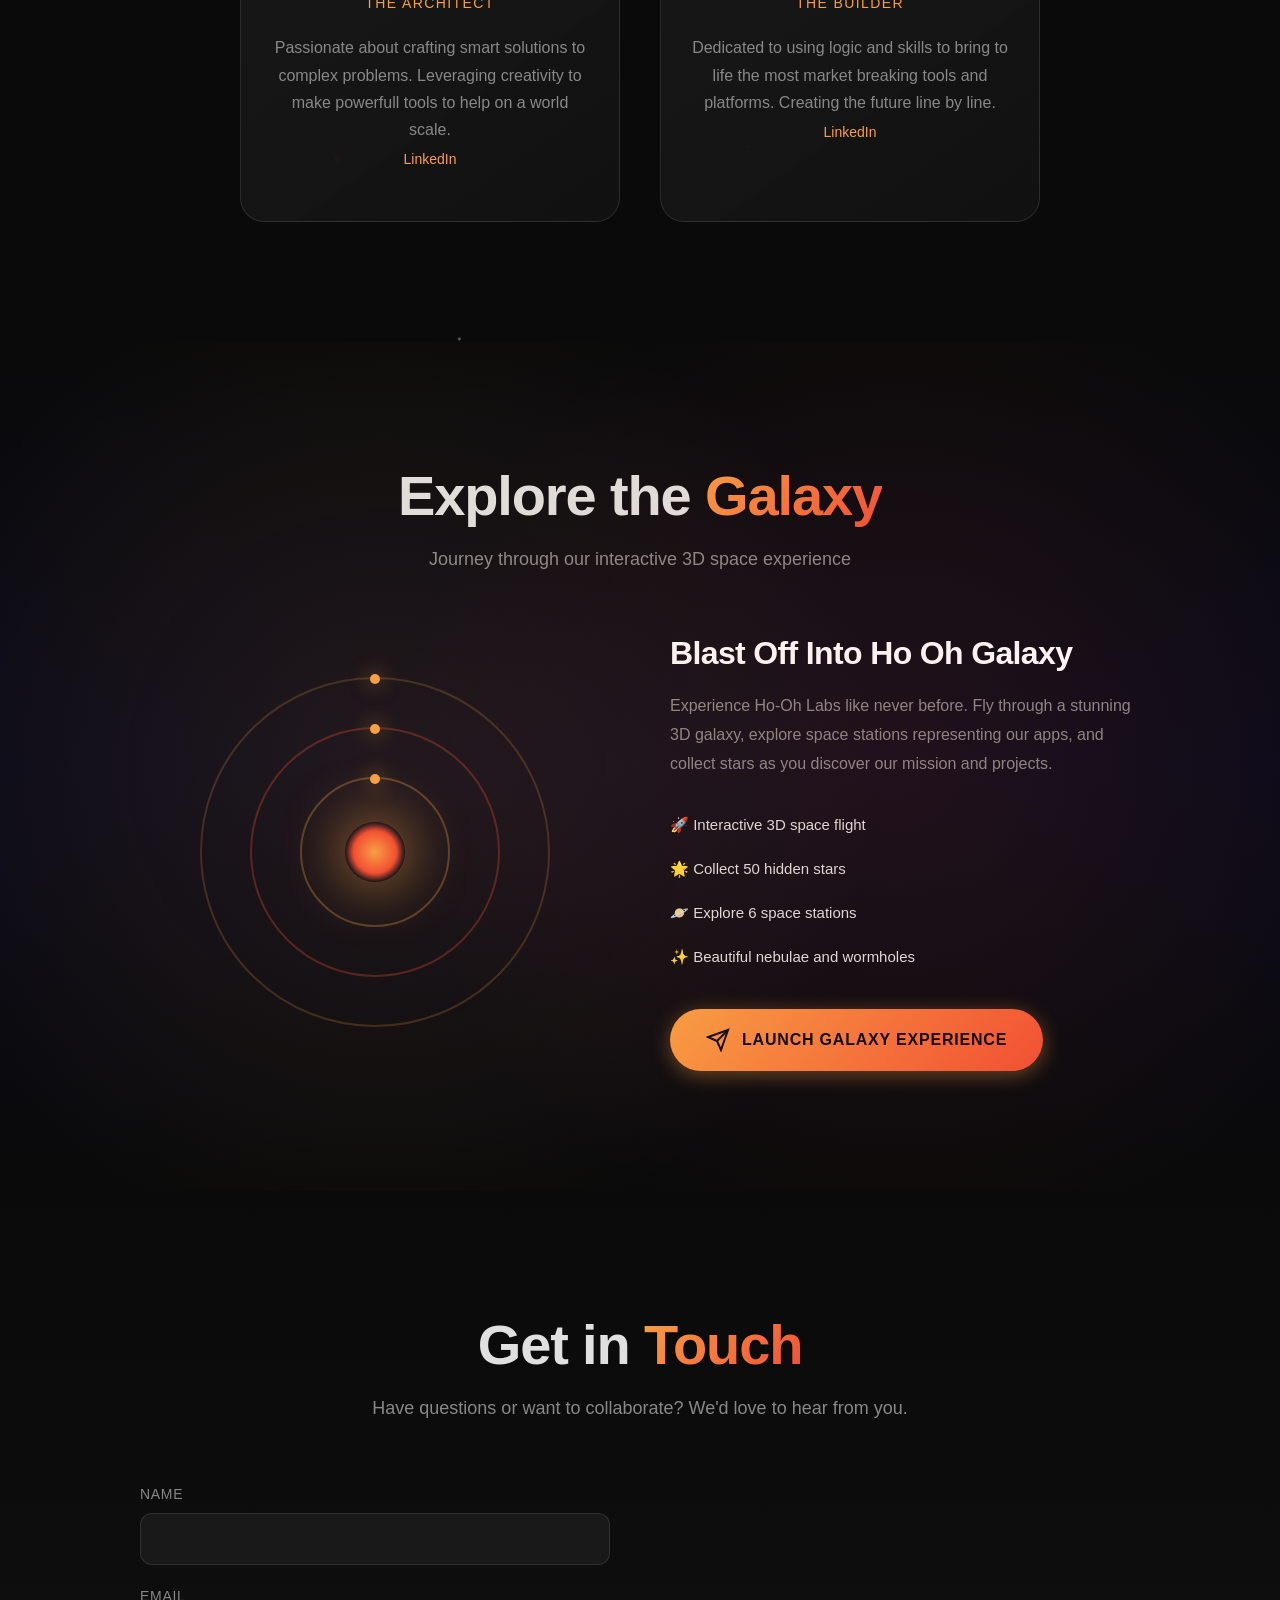
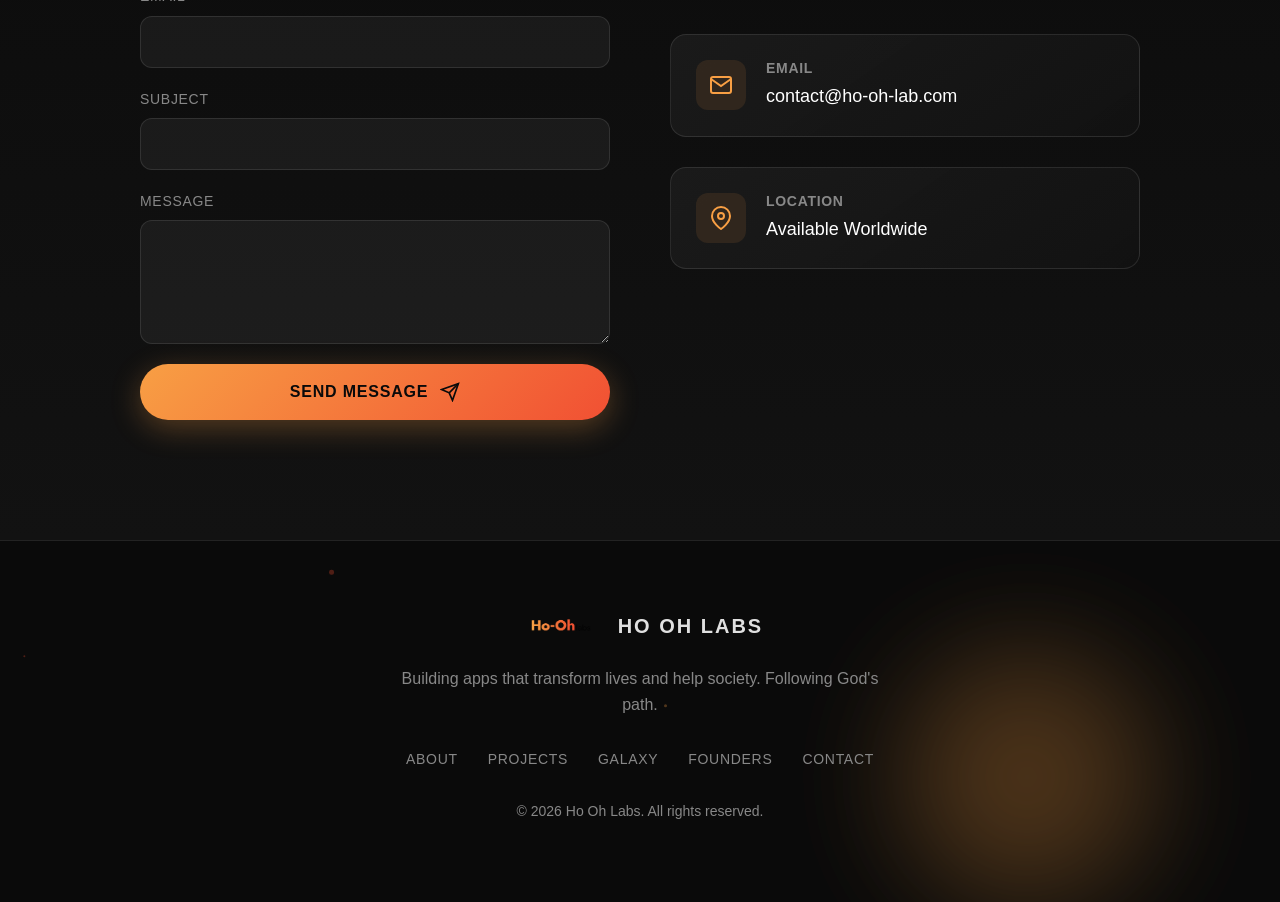
==== commit b4957c0b: "Update indexWeb.html" ====
--- a/indexWeb.html
+++ b/indexWeb.html
@@ -3,6 +3,7 @@
 <head>
     <meta charset="UTF-8">
     <meta name="viewport" content="width=device-width, initial-scale=1.0">
+    <meta name="theme-color" content="#0a0a0a">
     <title>Ho-Oh Labs - Building Apps That Transform Lives</title>
     <link rel="stylesheet" href="stylesWeb.css?v=3">
     <link rel="preconnect" href="https://fonts.googleapis.com">
@@ -44,7 +45,7 @@
     <section class="hero" id="home">
         <div class="hero-content">
             <div class="hero-logo-wrapper">
-                <center><img src="logo-whiteWeb.png" alt="Ho Oh Labs" class="hero-logo"></center>
+                <img src="logo-whiteWeb.png" alt="Ho Oh Labs" class="hero-logo">
             </div>
             <p class="hero-subtitle">
                 Building apps that <span class="highlight">transform lives</span> and help society. Following the path that God has for us.
--- a/stylesWeb.css
+++ b/stylesWeb.css
@@ -1218,18 +1218,22 @@
 
     .hero-logo-wrapper {
         margin-bottom: 20px;
+        display: flex;
+        justify-content: center;
+        align-items: center;
     }
 
     .hero-logo {
         height: auto;
         width: 100%;
-        max-width: 400px;
+        max-width: 350px;
         filter: drop-shadow(0 0 20px rgba(248, 159, 68, 0.4));
     }
 
     .hero-subtitle {
         font-size: 16px;
         padding: 0 10px;
+        text-align: center;
     }
 
     .hero-cta {
